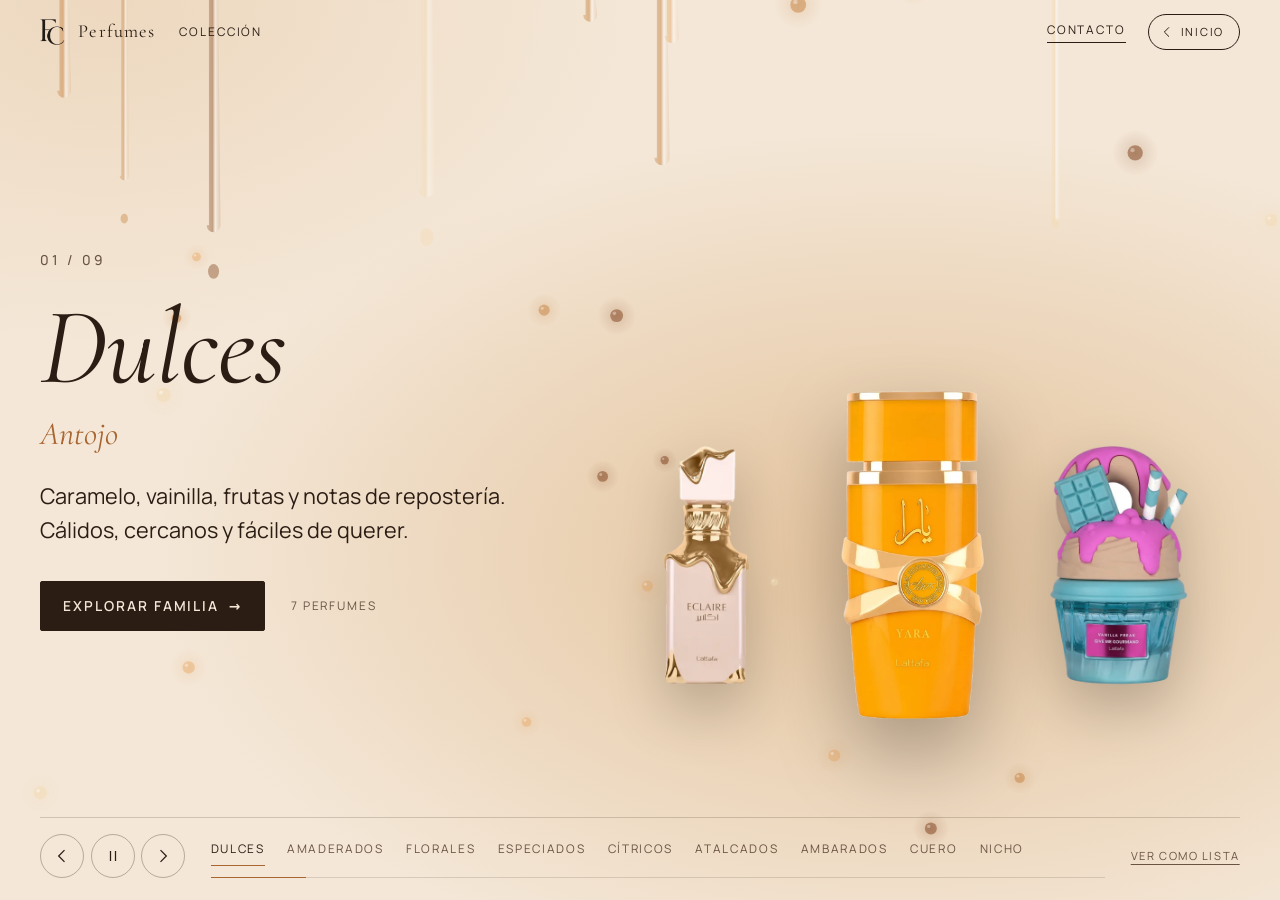
==== catalogo.html @ cc125855 "Primera demo del sitio de Perfumes FC - Inicio: hero con logo, "cómo funciona", carrusel de familias" ====
<!doctype html>
<html lang="es-MX">
<head>
  <meta charset="utf-8">
  <meta name="viewport" content="width=device-width, initial-scale=1">
  <title>Colección — Perfumes FC</title>
  <meta name="description" content="Recorre la colección de Perfumes FC por familias olfativas: dulces, amaderados, florales, especiados, cítricos, atalcados, ambarados, cuero y nicho. Notas de cada perfume y contacto directo por WhatsApp.">
  <meta name="theme-color" content="#f4eee4">
  <meta property="og:type" content="website">
  <meta property="og:locale" content="es_MX">
  <meta property="og:site_name" content="Perfumes FC">
  <meta property="og:title" content="Colección — Perfumes FC">
  <meta property="og:description" content="Una galería olfativa: explora perfumes por familias y descubre sus notas.">
  <meta property="og:image" content="assets/img/brand/og-image.jpg">
  <meta name="twitter:card" content="summary_large_image">
  <link rel="icon" type="image/png" sizes="32x32" href="assets/img/brand/favicon-32.png">
  <link rel="apple-touch-icon" href="assets/img/brand/apple-touch-icon.png">
  <link rel="preload" href="assets/fonts/cormorant-garamond.woff2" as="font" type="font/woff2" crossorigin>
  <link rel="preload" href="assets/fonts/manrope.woff2" as="font" type="font/woff2" crossorigin>
  <link rel="preload" href="data/families.json" as="fetch" crossorigin>
  <link rel="preload" href="data/perfumes.json" as="fetch" crossorigin>
  <link rel="stylesheet" href="assets/css/base.css">
  <link rel="stylesheet" href="assets/css/catalog.css">
  <script>document.documentElement.classList.add("js")</script>
</head>
<body class="cat">
  <a class="skip-link" href="#app">Saltar a la colección</a>

  <header class="cat-bar">
    <a class="brand" href="index.html" aria-label="Perfumes FC, volver al inicio">
      <img class="brand__ink" src="assets/img/brand/monogram-ink.webp" width="30" height="31" alt="">
      <img class="brand__cream" src="assets/img/brand/monogram-cream.webp" width="30" height="31" alt="">
      <span>Perfumes</span>
    </a>
    <nav class="crumbs" aria-label="Ubicación"><ol></ol></nav>
    <nav class="bar-nav" aria-label="Principal">
      <a class="bar-link" href="index.html#contacto">Contacto</a>
      <a class="bar-home" href="index.html"><svg viewBox="0 0 24 24" aria-hidden="true"><path d="M15 5l-7 7 7 7" fill="none" stroke="currentColor" stroke-width="1.5"/></svg>Inicio</a>
    </nav>
  </header>

  <main id="app" class="stage" data-view="loading" tabindex="-1">
    <div class="stage__bg" aria-hidden="true"><div class="bg-layer"></div><div class="bg-layer"></div></div>
    <canvas class="stage__fx" aria-hidden="true"></canvas>

    <!-- Galería de familias -->
    <section id="view-gallery" class="view view--gallery" aria-roledescription="carrusel" aria-label="Familias olfativas" hidden>
      <div class="g-slide">
        <p class="g-count eyebrow"><span class="g-i">01</span> / <span class="g-n">09</span></p>
        <h1 class="g-name display" tabindex="-1"></h1>
        <p class="g-concept"></p>
        <p class="g-desc"></p>
        <div class="g-actions">
          <a class="btn g-cta" href="#/">Explorar familia <span class="arrow" aria-hidden="true">→</span></a>
          <span class="g-num"></span>
        </div>
      </div>
      <div class="g-bottles" aria-hidden="true"></div>
      <div class="g-nav" role="group" aria-label="Navegación entre familias">
        <div class="g-controls">
          <button class="g-btn g-prev" type="button" aria-label="Familia anterior"><svg viewBox="0 0 24 24" aria-hidden="true"><path d="M15 5l-7 7 7 7" fill="none" stroke="currentColor" stroke-width="1.5"/></svg></button>
          <button class="g-btn g-play" type="button" aria-label="Pausar el recorrido automático"><svg class="i-pause" viewBox="0 0 24 24" aria-hidden="true"><path d="M9 6v12M15 6v12" stroke="currentColor" stroke-width="1.5"/></svg><svg class="i-play" viewBox="0 0 24 24" aria-hidden="true"><path d="M8 5.5v13l10-6.5z" fill="none" stroke="currentColor" stroke-width="1.5" stroke-linejoin="round"/></svg></button>
          <button class="g-btn g-next" type="button" aria-label="Familia siguiente"><svg viewBox="0 0 24 24" aria-hidden="true"><path d="M9 5l7 7-7 7" fill="none" stroke="currentColor" stroke-width="1.5"/></svg></button>
        </div>
        <div class="g-tabs-wrap">
          <ol class="g-tabs"></ol>
          <div class="g-progress" aria-hidden="true"><span></span></div>
        </div>
        <a class="g-list" href="#/lista">Ver como lista</a>
      </div>
      <p class="visually-hidden g-live" aria-live="polite"></p>
    </section>

    <!-- Familia abierta -->
    <section id="view-family" class="view view--family" hidden></section>

    <!-- Ficha de perfume -->
    <section id="view-perfume" class="view view--perfume" hidden></section>

    <!-- Lista accesible -->
    <section id="view-list" class="view view--list" hidden></section>

    <p class="stage__status" role="status"></p>
  </main>

  <noscript>
    <style>.cat-bar .crumbs, .stage { display: none !important; } body.cat { overflow: auto; }</style>
    <!-- prerender:noscript -->
    <div class="ns">
      <h1 class="display">Colección</h1>
      <p class="muted">Pregúntanos por cualquier perfume: el enlace abre WhatsApp con el nombre ya escrito.</p>
      <section><h2>Dulces</h2><ul>
        <li><strong>Yara Tous</strong> — Lattafa. Mango · Coco · Vainilla. <a href="https://wa.me/?text=Hola%2C%20quer%C3%ADa%20informaci%C3%B3n%20sobre%20el%20perfume%20Yara%20Tous%20de%20Lattafa." rel="noopener">Preguntar por WhatsApp</a></li>
        <li><strong>Eclaire</strong> — Lattafa. Caramelo · Leche · Miel. <a href="https://wa.me/?text=Hola%2C%20quer%C3%ADa%20informaci%C3%B3n%20sobre%20el%20perfume%20Eclaire%20de%20Lattafa." rel="noopener">Preguntar por WhatsApp</a></li>
        <li><strong>Vanilla Freak</strong> — Lattafa. Acorde de cupcake · Almendra · Vainilla. <a href="https://wa.me/?text=Hola%2C%20quer%C3%ADa%20informaci%C3%B3n%20sobre%20el%20perfume%20Vanilla%20Freak%20de%20Lattafa." rel="noopener">Preguntar por WhatsApp</a></li>
        <li><strong>Berry On Top</strong> — Lattafa. Fresa · Crema chantilly · Vainilla. <a href="https://wa.me/?text=Hola%2C%20quer%C3%ADa%20informaci%C3%B3n%20sobre%20el%20perfume%20Berry%20On%20Top%20de%20Lattafa." rel="noopener">Preguntar por WhatsApp</a></li>
        <li><strong>Khamrah</strong> — Lattafa. Canela · Dátil · Vainilla. <a href="https://wa.me/?text=Hola%2C%20quer%C3%ADa%20informaci%C3%B3n%20sobre%20el%20perfume%20Khamrah%20de%20Lattafa." rel="noopener">Preguntar por WhatsApp</a></li>
        <li><strong>Yara Elixir</strong> — Lattafa. Fresa (s&#x27;mores) · Jazmín · Caramelo. <a href="https://wa.me/?text=Hola%2C%20quer%C3%ADa%20informaci%C3%B3n%20sobre%20el%20perfume%20Yara%20Elixir%20de%20Lattafa." rel="noopener">Preguntar por WhatsApp</a></li>
        <li><strong>Petra</strong> — Lattafa. Ron · Coco · Nardo (tuberosa). <a href="https://wa.me/?text=Hola%2C%20quer%C3%ADa%20informaci%C3%B3n%20sobre%20el%20perfume%20Petra%20de%20Lattafa." rel="noopener">Preguntar por WhatsApp</a></li>
      </ul></section>
      <section><h2>Amaderados</h2><ul>
        <li><strong>Ameer Al Arab</strong> — Asdaaf (Lattafa). Albahaca · Cardamomo · Sándalo. <a href="https://wa.me/?text=Hola%2C%20quer%C3%ADa%20informaci%C3%B3n%20sobre%20el%20perfume%20Ameer%20Al%20Arab%20de%20Asdaaf." rel="noopener">Preguntar por WhatsApp</a></li>
        <li><strong>Hayaati</strong> — Lattafa. Manzana · Canela · Notas amaderadas. <a href="https://wa.me/?text=Hola%2C%20quer%C3%ADa%20informaci%C3%B3n%20sobre%20el%20perfume%20Hayaati%20de%20Lattafa." rel="noopener">Preguntar por WhatsApp</a></li>
        <li><strong>Amber Oud Bleu Edition</strong> — Al Haramain. Toronja · Menta · Sándalo. <a href="https://wa.me/?text=Hola%2C%20quer%C3%ADa%20informaci%C3%B3n%20sobre%20el%20perfume%20Amber%20Oud%20Bleu%20Edition%20de%20Al%20Haramain." rel="noopener">Preguntar por WhatsApp</a></li>
        <li><strong>Fusion Accord</strong> — Hamidi. Piña · Abedul · Musgo de roble. <a href="https://wa.me/?text=Hola%2C%20quer%C3%ADa%20informaci%C3%B3n%20sobre%20el%20perfume%20Fusion%20Accord%20de%20Hamidi." rel="noopener">Preguntar por WhatsApp</a></li>
        <li><strong>Nitro Green</strong> — Dumont. Lavandín · Hojas de cedro · Acorde terroso. <a href="https://wa.me/?text=Hola%2C%20quer%C3%ADa%20informaci%C3%B3n%20sobre%20el%20perfume%20Nitro%20Green%20de%20Dumont." rel="noopener">Preguntar por WhatsApp</a></li>
        <li><strong>Ishq Al Shuyukh Silver</strong> — Lattafa Pride. Limón · Piña · Cedro. <a href="https://wa.me/?text=Hola%2C%20quer%C3%ADa%20informaci%C3%B3n%20sobre%20el%20perfume%20Ishq%20Al%20Shuyukh%20Silver%20de%20Lattafa%20Pride." rel="noopener">Preguntar por WhatsApp</a></li>
        <li><strong>Shaheen Silver</strong> — Lattafa Pride. Grosella negra (cassis) · Pachulí · Musgo de roble. <a href="https://wa.me/?text=Hola%2C%20quer%C3%ADa%20informaci%C3%B3n%20sobre%20el%20perfume%20Shaheen%20Silver%20de%20Lattafa%20Pride." rel="noopener">Preguntar por WhatsApp</a></li>
        <li><strong>Connoisseur Man</strong> — Armaf. Manzana verde · Lavanda · Olíbano (incienso). <a href="https://wa.me/?text=Hola%2C%20quer%C3%ADa%20informaci%C3%B3n%20sobre%20el%20perfume%20Connoisseur%20Man%20de%20Armaf." rel="noopener">Preguntar por WhatsApp</a></li>
      </ul></section>
      <section><h2>Florales</h2><ul>
        <li><strong>Yara</strong> — Lattafa. Orquídea · Heliotropo · Vainilla. <a href="https://wa.me/?text=Hola%2C%20quer%C3%ADa%20informaci%C3%B3n%20sobre%20el%20perfume%20Yara%20de%20Lattafa." rel="noopener">Preguntar por WhatsApp</a></li>
        <li><strong>Yara Elixir</strong> — Lattafa. Fresa (s&#x27;mores) · Jazmín · Caramelo. <a href="https://wa.me/?text=Hola%2C%20quer%C3%ADa%20informaci%C3%B3n%20sobre%20el%20perfume%20Yara%20Elixir%20de%20Lattafa." rel="noopener">Preguntar por WhatsApp</a></li>
        <li><strong>Fakhar Rose</strong> — Lattafa. Granada · Nardo (tuberosa) · Rosa. <a href="https://wa.me/?text=Hola%2C%20quer%C3%ADa%20informaci%C3%B3n%20sobre%20el%20perfume%20Fakhar%20Rose%20de%20Lattafa." rel="noopener">Preguntar por WhatsApp</a></li>
        <li><strong>Queen of Arabia</strong> — Lattafa Pride. Vainilla · Ámbar. <a href="https://wa.me/?text=Hola%2C%20quer%C3%ADa%20informaci%C3%B3n%20sobre%20el%20perfume%20Queen%20of%20Arabia%20de%20Lattafa%20Pride." rel="noopener">Preguntar por WhatsApp</a></li>
        <li><strong>Fusion Concord</strong> — Hamidi. Durazno · Nardo (tuberosa) · Praliné. <a href="https://wa.me/?text=Hola%2C%20quer%C3%ADa%20informaci%C3%B3n%20sobre%20el%20perfume%20Fusion%20Concord%20de%20Hamidi." rel="noopener">Preguntar por WhatsApp</a></li>
        <li><strong>Ameerat Al Arab Blue</strong> — Asdaaf (Lattafa). Información por confirmar. <a href="https://wa.me/?text=Hola%2C%20quer%C3%ADa%20informaci%C3%B3n%20sobre%20el%20perfume%20Ameerat%20Al%20Arab%20Blue%20de%20Asdaaf." rel="noopener">Preguntar por WhatsApp</a></li>
        <li><strong>Infinity Gold</strong> — Armaf. Pera · Ylang-ylang · Vainilla. <a href="https://wa.me/?text=Hola%2C%20quer%C3%ADa%20informaci%C3%B3n%20sobre%20el%20perfume%20Infinity%20Gold%20de%20Armaf." rel="noopener">Preguntar por WhatsApp</a></li>
        <li><strong>The Kingdom Women</strong> — Lattafa. Pera · Peonía · Praliné. <a href="https://wa.me/?text=Hola%2C%20quer%C3%ADa%20informaci%C3%B3n%20sobre%20el%20perfume%20The%20Kingdom%20Women%20de%20Lattafa." rel="noopener">Preguntar por WhatsApp</a></li>
        <li><strong>Atheeri</strong> — Lattafa. Pasiflora · Orquídea · Vainilla. <a href="https://wa.me/?text=Hola%2C%20quer%C3%ADa%20informaci%C3%B3n%20sobre%20el%20perfume%20Atheeri%20de%20Lattafa." rel="noopener">Preguntar por WhatsApp</a></li>
      </ul></section>
      <section><h2>Especiados</h2><ul>
        <li><strong>Khamrah</strong> — Lattafa. Canela · Dátil · Vainilla. <a href="https://wa.me/?text=Hola%2C%20quer%C3%ADa%20informaci%C3%B3n%20sobre%20el%20perfume%20Khamrah%20de%20Lattafa." rel="noopener">Preguntar por WhatsApp</a></li>
        <li><strong>Khamrah Qahwa</strong> — Lattafa. Cardamomo · Café · Praliné. <a href="https://wa.me/?text=Hola%2C%20quer%C3%ADa%20informaci%C3%B3n%20sobre%20el%20perfume%20Khamrah%20Qahwa%20de%20Lattafa." rel="noopener">Preguntar por WhatsApp</a></li>
        <li><strong>Asad Bourbon</strong> — Lattafa. Pimienta rosa · Cacao · Vainilla bourbon. <a href="https://wa.me/?text=Hola%2C%20quer%C3%ADa%20informaci%C3%B3n%20sobre%20el%20perfume%20Asad%20Bourbon%20de%20Lattafa." rel="noopener">Preguntar por WhatsApp</a></li>
        <li><strong>Checkmate Knight</strong> — Armaf. Información por confirmar. <a href="https://wa.me/?text=Hola%2C%20quer%C3%ADa%20informaci%C3%B3n%20sobre%20el%20perfume%20Checkmate%20Knight%20de%20Armaf." rel="noopener">Preguntar por WhatsApp</a></li>
        <li><strong>9 PM Rebel</strong> — Afnan. Piña · Manzana Granny Smith · Caramelo. <a href="https://wa.me/?text=Hola%2C%20quer%C3%ADa%20informaci%C3%B3n%20sobre%20el%20perfume%209%20PM%20Rebel%20de%20Afnan." rel="noopener">Preguntar por WhatsApp</a></li>
        <li><strong>Oud Saffron</strong> — Orientica. Azafrán · Oud · Vainilla. <a href="https://wa.me/?text=Hola%2C%20quer%C3%ADa%20informaci%C3%B3n%20sobre%20el%20perfume%20Oud%20Saffron%20de%20Orientica." rel="noopener">Preguntar por WhatsApp</a></li>
      </ul></section>
      <section><h2>Cítricos</h2><ul>
        <li><strong>Hawas Ice</strong> — Rasasi. Manzana · Limón · Anís estrellado. <a href="https://wa.me/?text=Hola%2C%20quer%C3%ADa%20informaci%C3%B3n%20sobre%20el%20perfume%20Hawas%20Ice%20de%20Rasasi." rel="noopener">Preguntar por WhatsApp</a></li>
        <li><strong>Hawas Malibu</strong> — Rasasi. Piña · Toronja · Iris. <a href="https://wa.me/?text=Hola%2C%20quer%C3%ADa%20informaci%C3%B3n%20sobre%20el%20perfume%20Hawas%20Malibu%20de%20Rasasi." rel="noopener">Preguntar por WhatsApp</a></li>
        <li><strong>Odyssey Mandarin Sky</strong> — Armaf. Mandarina · Caramelo · Haba tonka. <a href="https://wa.me/?text=Hola%2C%20quer%C3%ADa%20informaci%C3%B3n%20sobre%20el%20perfume%20Odyssey%20Mandarin%20Sky%20de%20Armaf." rel="noopener">Preguntar por WhatsApp</a></li>
        <li><strong>Odyssey Limoni</strong> — Armaf. Limón · Jengibre · Notas marinas. <a href="https://wa.me/?text=Hola%2C%20quer%C3%ADa%20informaci%C3%B3n%20sobre%20el%20perfume%20Odyssey%20Limoni%20de%20Armaf." rel="noopener">Preguntar por WhatsApp</a></li>
        <li><strong>Art of Universe</strong> — Lattafa Pride. Mandarina · Menta · Pera. <a href="https://wa.me/?text=Hola%2C%20quer%C3%ADa%20informaci%C3%B3n%20sobre%20el%20perfume%20Art%20of%20Universe%20de%20Lattafa%20Pride." rel="noopener">Preguntar por WhatsApp</a></li>
      </ul></section>
      <section><h2>Atalcados</h2><ul>
        <li><strong>Musk Mood</strong> — Lattafa. Almizcle blanco · Notas florales · Sándalo. <a href="https://wa.me/?text=Hola%2C%20quer%C3%ADa%20informaci%C3%B3n%20sobre%20el%20perfume%20Musk%20Mood%20de%20Lattafa." rel="noopener">Preguntar por WhatsApp</a></li>
        <li><strong>Musk So Poudrée</strong> — Lattafa. Notas empolvadas · Almizcle. <a href="https://wa.me/?text=Hola%2C%20quer%C3%ADa%20informaci%C3%B3n%20sobre%20el%20perfume%20Musk%20So%20Poudr%C3%A9e%20de%20Lattafa." rel="noopener">Preguntar por WhatsApp</a></li>
        <li><strong>Peace &amp; Love</strong> — Lattafa Pride. Almendra · Rosa · Heliotropo. <a href="https://wa.me/?text=Hola%2C%20quer%C3%ADa%20informaci%C3%B3n%20sobre%20el%20perfume%20Peace%20%26%20Love%20de%20Lattafa%20Pride." rel="noopener">Preguntar por WhatsApp</a></li>
        <li><strong>Ameerat Al Arab Privé Rose</strong> — Asdaaf (Lattafa). Fresa · Rosa · Almizcle blanco. <a href="https://wa.me/?text=Hola%2C%20quer%C3%ADa%20informaci%C3%B3n%20sobre%20el%20perfume%20Ameerat%20Al%20Arab%20Priv%C3%A9%20Rose%20de%20Asdaaf." rel="noopener">Preguntar por WhatsApp</a></li>
        <li><strong>Yara</strong> — Lattafa. Orquídea · Heliotropo · Vainilla. <a href="https://wa.me/?text=Hola%2C%20quer%C3%ADa%20informaci%C3%B3n%20sobre%20el%20perfume%20Yara%20de%20Lattafa." rel="noopener">Preguntar por WhatsApp</a></li>
      </ul></section>
      <section><h2>Ambarados / Orientales</h2><ul>
        <li><strong>King</strong> — Bharara. Naranja · Tutti frutti · Ámbar. <a href="https://wa.me/?text=Hola%2C%20quer%C3%ADa%20informaci%C3%B3n%20sobre%20el%20perfume%20King%20de%20Bharara." rel="noopener">Preguntar por WhatsApp</a></li>
        <li><strong>Royal Amber</strong> — Orientica. Melón · Piña · Ámbar. <a href="https://wa.me/?text=Hola%2C%20quer%C3%ADa%20informaci%C3%B3n%20sobre%20el%20perfume%20Royal%20Amber%20de%20Orientica." rel="noopener">Preguntar por WhatsApp</a></li>
        <li><strong>Khamrah Qahwa</strong> — Lattafa. Cardamomo · Café · Praliné. <a href="https://wa.me/?text=Hola%2C%20quer%C3%ADa%20informaci%C3%B3n%20sobre%20el%20perfume%20Khamrah%20Qahwa%20de%20Lattafa." rel="noopener">Preguntar por WhatsApp</a></li>
        <li><strong>Asad Bourbon</strong> — Lattafa. Pimienta rosa · Cacao · Vainilla bourbon. <a href="https://wa.me/?text=Hola%2C%20quer%C3%ADa%20informaci%C3%B3n%20sobre%20el%20perfume%20Asad%20Bourbon%20de%20Lattafa." rel="noopener">Preguntar por WhatsApp</a></li>
        <li><strong>Orchestra Tempo Tune</strong> — Armaf. Ralladura de naranja · Miel · Ámbar. <a href="https://wa.me/?text=Hola%2C%20quer%C3%ADa%20informaci%C3%B3n%20sobre%20el%20perfume%20Orchestra%20Tempo%20Tune%20de%20Armaf." rel="noopener">Preguntar por WhatsApp</a></li>
        <li><strong>Mosaic Topaz Malaky</strong> — Armaf. Azafrán · Rosa · Oud. <a href="https://wa.me/?text=Hola%2C%20quer%C3%ADa%20informaci%C3%B3n%20sobre%20el%20perfume%20Mosaic%20Topaz%20Malaky%20de%20Armaf." rel="noopener">Preguntar por WhatsApp</a></li>
        <li><strong>Oud Saffron</strong> — Orientica. Azafrán · Oud · Vainilla. <a href="https://wa.me/?text=Hola%2C%20quer%C3%ADa%20informaci%C3%B3n%20sobre%20el%20perfume%20Oud%20Saffron%20de%20Orientica." rel="noopener">Preguntar por WhatsApp</a></li>
      </ul></section>
      <section><h2>Cuero</h2><ul>
        <li><strong>Ishq Al Shuyukh Gold</strong> — Lattafa Pride. Azafrán · Cuero · Caramelo. <a href="https://wa.me/?text=Hola%2C%20quer%C3%ADa%20informaci%C3%B3n%20sobre%20el%20perfume%20Ishq%20Al%20Shuyukh%20Gold%20de%20Lattafa%20Pride." rel="noopener">Preguntar por WhatsApp</a></li>
        <li><strong>Éter Arabian Sky</strong> — Armaf. Piña · Caramelo · Cuero. <a href="https://wa.me/?text=Hola%2C%20quer%C3%ADa%20informaci%C3%B3n%20sobre%20el%20perfume%20%C3%89ter%20Arabian%20Sky%20de%20Armaf." rel="noopener">Preguntar por WhatsApp</a></li>
      </ul></section>
      <section><h2>Nicho</h2><ul>
        <li><strong>Art of Universe</strong> — Lattafa Pride. Mandarina · Menta · Pera. <a href="https://wa.me/?text=Hola%2C%20quer%C3%ADa%20informaci%C3%B3n%20sobre%20el%20perfume%20Art%20of%20Universe%20de%20Lattafa%20Pride." rel="noopener">Preguntar por WhatsApp</a></li>
        <li><strong>Infinity Gold</strong> — Armaf. Pera · Ylang-ylang · Vainilla. <a href="https://wa.me/?text=Hola%2C%20quer%C3%ADa%20informaci%C3%B3n%20sobre%20el%20perfume%20Infinity%20Gold%20de%20Armaf." rel="noopener">Preguntar por WhatsApp</a></li>
        <li><strong>Connoisseur Man</strong> — Armaf. Manzana verde · Lavanda · Olíbano (incienso). <a href="https://wa.me/?text=Hola%2C%20quer%C3%ADa%20informaci%C3%B3n%20sobre%20el%20perfume%20Connoisseur%20Man%20de%20Armaf." rel="noopener">Preguntar por WhatsApp</a></li>
        <li><strong>Orchestra Tempo Tune</strong> — Armaf. Ralladura de naranja · Miel · Ámbar. <a href="https://wa.me/?text=Hola%2C%20quer%C3%ADa%20informaci%C3%B3n%20sobre%20el%20perfume%20Orchestra%20Tempo%20Tune%20de%20Armaf." rel="noopener">Preguntar por WhatsApp</a></li>
        <li><strong>Mosaic Topaz Malaky</strong> — Armaf. Azafrán · Rosa · Oud. <a href="https://wa.me/?text=Hola%2C%20quer%C3%ADa%20informaci%C3%B3n%20sobre%20el%20perfume%20Mosaic%20Topaz%20Malaky%20de%20Armaf." rel="noopener">Preguntar por WhatsApp</a></li>
        <li><strong>The Kingdom Women</strong> — Lattafa. Pera · Peonía · Praliné. <a href="https://wa.me/?text=Hola%2C%20quer%C3%ADa%20informaci%C3%B3n%20sobre%20el%20perfume%20The%20Kingdom%20Women%20de%20Lattafa." rel="noopener">Preguntar por WhatsApp</a></li>
        <li><strong>Petra</strong> — Lattafa. Ron · Coco · Nardo (tuberosa). <a href="https://wa.me/?text=Hola%2C%20quer%C3%ADa%20informaci%C3%B3n%20sobre%20el%20perfume%20Petra%20de%20Lattafa." rel="noopener">Preguntar por WhatsApp</a></li>
        <li><strong>Éter Arabian Sky</strong> — Armaf. Piña · Caramelo · Cuero. <a href="https://wa.me/?text=Hola%2C%20quer%C3%ADa%20informaci%C3%B3n%20sobre%20el%20perfume%20%C3%89ter%20Arabian%20Sky%20de%20Armaf." rel="noopener">Preguntar por WhatsApp</a></li>
        <li><strong>Atheeri</strong> — Lattafa. Pasiflora · Orquídea · Vainilla. <a href="https://wa.me/?text=Hola%2C%20quer%C3%ADa%20informaci%C3%B3n%20sobre%20el%20perfume%20Atheeri%20de%20Lattafa." rel="noopener">Preguntar por WhatsApp</a></li>
      </ul></section>
    </div>
    <!-- /prerender:noscript -->
  </noscript>

  <script type="module" src="assets/js/catalog.js"></script>
</body>
</html>
---- assets/css/base.css ----
/* ==========================================================================
   Perfumes FC — base: tokens, tipografía, reset y componentes compartidos
   ========================================================================== */

@font-face {
  font-family: "Cormorant Garamond";
  src: url("../fonts/cormorant-garamond.woff2") format("woff2");
  font-weight: 300 700; font-style: normal; font-display: swap;
}
@font-face {
  font-family: "Cormorant Garamond";
  src: url("../fonts/cormorant-garamond-italic.woff2") format("woff2");
  font-weight: 300 700; font-style: italic; font-display: swap;
}
@font-face {
  font-family: "Manrope";
  src: url("../fonts/manrope.woff2") format("woff2");
  font-weight: 300 700; font-style: normal; font-display: swap;
}

:root {
  /* Marca */
  --ink: #1d1814;
  --ink-soft: #3a312a;
  --muted: #6b6158;        /* 5.4:1 sobre --cream */
  --cream: #f4eee4;
  --paper: #faf7f1;
  --sand: #e6dccc;
  --line: rgba(29, 24, 20, .14);
  --gold: #a9834a;          /* acento: filetes, detalles. No para texto pequeño sobre claro */
  --gold-light: #d4b06a;    /* acento sobre oscuro */

  --serif: "Cormorant Garamond", "Iowan Old Style", "Palatino Linotype", Georgia, serif;
  --sans: "Manrope", "Segoe UI", system-ui, -apple-system, sans-serif;

  --step--1: clamp(.8rem, .78rem + .1vw, .86rem);
  --step-0: clamp(.95rem, .92rem + .15vw, 1.04rem);
  --step-1: clamp(1.15rem, 1.08rem + .35vw, 1.35rem);
  --step-2: clamp(1.5rem, 1.3rem + .9vw, 2.1rem);
  --step-3: clamp(2rem, 1.6rem + 2vw, 3.3rem);
  --step-4: clamp(2.6rem, 1.8rem + 4vw, 5.6rem);
  --step-5: clamp(3.2rem, 2rem + 6.4vw, 8.4rem);

  --gutter: clamp(1.1rem, .6rem + 2.4vw, 3rem);
  --maxw: 1320px;
  --radius: 2px;
  --ease: cubic-bezier(.22, .61, .36, 1);
  --ease-soft: cubic-bezier(.4, 0, .2, 1);
  --header-h: 72px;
}

*, *::before, *::after { box-sizing: border-box; }
html { -webkit-text-size-adjust: 100%; text-size-adjust: 100%; }
body {
  margin: 0;
  background: var(--cream);
  color: var(--ink);
  font-family: var(--sans);
  font-size: var(--step-0);
  line-height: 1.6;
  font-weight: 400;
  -webkit-font-smoothing: antialiased;
  text-rendering: optimizeLegibility;
}
img { display: block; max-width: 100%; height: auto; }
a { color: inherit; }
button { font: inherit; color: inherit; }
h1, h2, h3, h4 { margin: 0; font-weight: 400; }
p { margin: 0; }
ul, ol { margin: 0; padding: 0; }

.serif { font-family: var(--serif); }
.display {
  font-family: var(--serif);
  font-weight: 400;
  line-height: .98;
  letter-spacing: -.01em;
}
.eyebrow {
  font-family: var(--sans);
  font-size: var(--step--1);
  letter-spacing: .22em;
  text-transform: uppercase;
  font-weight: 500;
}
.muted { color: var(--muted); }

.visually-hidden {
  position: absolute !important; width: 1px; height: 1px; padding: 0; margin: -1px;
  overflow: hidden; clip: rect(0 0 0 0); white-space: nowrap; border: 0;
}
.skip-link {
  position: absolute; left: 1rem; top: -4rem; z-index: 100;
  background: var(--ink); color: var(--paper); padding: .7rem 1rem; text-decoration: none;
}
.skip-link:focus { top: 1rem; }

:focus-visible {
  outline: 2px solid currentColor;
  outline-offset: 3px;
}
/* Encabezados que reciben el foco por código al cambiar de vista: sin recuadro */
[tabindex="-1"]:focus { outline: none; }

.wrap { width: min(100% - 2 * var(--gutter), var(--maxw)); margin-inline: auto; }

/* ---------- Botones y enlaces ---------- */
.btn {
  display: inline-flex; align-items: center; gap: .7em;
  padding: .95em 1.6em;
  border: 1px solid var(--ink);
  background: var(--ink); color: var(--paper);
  font-family: var(--sans); font-size: var(--step--1); font-weight: 600;
  letter-spacing: .14em; text-transform: uppercase;
  text-decoration: none; cursor: pointer;
  border-radius: var(--radius);
  transition: background .35s var(--ease), color .35s var(--ease), border-color .35s var(--ease);
}
.btn:hover { background: transparent; color: var(--ink); }
.btn--ghost { background: transparent; color: var(--ink); }
.btn--ghost:hover { background: var(--ink); color: var(--paper); }
.btn--light { background: var(--paper); color: var(--ink); border-color: var(--paper); }
.btn--light:hover { background: transparent; color: var(--paper); }
.btn .arrow { transition: transform .35s var(--ease); }
.btn:hover .arrow { transform: translateX(4px); }

.link {
  display: inline-flex; align-items: center; gap: .5em;
  text-decoration: none;
  background: linear-gradient(currentColor, currentColor) 0 100% / 100% 1px no-repeat;
  padding-bottom: .15em;
  transition: background-size .4s var(--ease);
}
.link:hover { background-size: 30% 1px; }

.wa-icon { width: 1.05em; height: 1.05em; flex: none; }

/* ---------- Cabecera ---------- */
.site-header {
  position: fixed; inset: 0 0 auto 0; z-index: 50;
  height: var(--header-h);
  display: flex; align-items: center;
  transition: background .5s var(--ease), box-shadow .5s var(--ease), color .5s var(--ease);
}
.site-header.is-solid {
  background: rgba(244, 238, 228, .92);
  -webkit-backdrop-filter: saturate(1.2) blur(10px);
  backdrop-filter: saturate(1.2) blur(10px);
  box-shadow: 0 1px 0 var(--line);
}
.site-header .wrap { display: flex; align-items: center; justify-content: space-between; gap: 1rem; }
.brand {
  display: inline-flex; align-items: center; gap: .75rem;
  text-decoration: none;
}
.brand img { width: 30px; height: auto; }
.brand span {
  font-family: var(--serif); font-size: 1.3rem; letter-spacing: .06em;
}
.nav { display: flex; align-items: center; gap: clamp(1rem, 2.5vw, 2.4rem); list-style: none; }
.nav a { text-decoration: none; font-size: var(--step--1); letter-spacing: .16em; text-transform: uppercase; font-weight: 500; }
.nav a:hover { text-decoration: underline; text-underline-offset: .4em; }

/* ---------- Pie ---------- */
.site-footer {
  background: #110e0b; color: #e9e0d2;
  padding-block: clamp(3.5rem, 8vw, 6rem) 2rem;
}
.site-footer .wrap { display: grid; gap: 2.5rem; }
.footer-top { display: grid; grid-template-columns: auto 1fr auto; gap: 2rem; align-items: center; }
.footer-top img { width: clamp(92px, 12vw, 128px); }
.footer-brand p { font-family: var(--serif); font-size: var(--step-2); line-height: 1.1; }
.footer-brand small { display: block; margin-top: .6rem; color: #b9ad9c; font-size: var(--step--1); letter-spacing: .08em; }
.footer-bottom {
  display: flex; flex-wrap: wrap; justify-content: space-between; gap: 1rem;
  padding-top: 1.5rem; border-top: 1px solid rgba(233, 224, 210, .16);
  font-size: .78rem; color: #a99d8c;
}
@media (max-width: 720px) {
  .footer-top { grid-template-columns: 1fr; justify-items: start; }
}

/* ---------- Controles de carrusel (galería del catálogo y Familias en inicio) ---------- */
.bg-layer { position: absolute; inset: 0; opacity: 0; transition: opacity 1.4s var(--ease-soft); }
.bg-layer.is-on { opacity: 1; }
.g-controls { display: flex; gap: .4rem; }
.g-btn {
  width: 44px; height: 44px; display: grid; place-items: center;
  border: 1px solid color-mix(in srgb, var(--ink) 30%, transparent); border-radius: 50%;
  background: transparent; cursor: pointer;
  transition: background .3s, color .3s, border-color .3s;
}
.g-btn:hover { background: var(--ink); color: var(--bg); border-color: var(--ink); }
.g-btn svg { width: 20px; height: 20px; }
.g-play .i-play { display: none; }
.g-play[data-state="paused"] .i-play { display: block; }
.g-play[data-state="paused"] .i-pause { display: none; }
.g-tabs-wrap { flex: 1; min-width: 0; position: relative; }
.g-tabs { list-style: none; display: flex; gap: .2rem 1.4rem; overflow-x: auto; scrollbar-width: none; padding-bottom: .7rem; }
.g-tabs::-webkit-scrollbar { display: none; }
.g-tab {
  background: none; border: 0; padding: .4rem 0; cursor: pointer; white-space: nowrap;
  font-size: .74rem; letter-spacing: .14em; text-transform: uppercase; color: var(--muted);
  border-bottom: 1px solid transparent; transition: color .3s, border-color .3s;
}
.g-tab:hover { color: var(--ink); }
a.g-tab { display: inline-block; text-decoration: none; }
.g-tab[aria-current="true"] { color: var(--ink); border-bottom-color: var(--accent); }
.g-progress { position: absolute; left: 0; right: 0; bottom: 0; height: 1px; background: color-mix(in srgb, var(--ink) 14%, transparent); }
.g-progress span { position: absolute; inset: 0; background: var(--accent); transform-origin: 0 50%; transform: scaleX(0); }

/* ---------- Escenario de ingredientes (frasco + notas, sin fondo) ---------- */
.ing-stage { position: relative; width: 100%; height: 100%; }
.ing-bottle, .ing-video {
  position: absolute; z-index: 2; left: 50%; bottom: 9%; translate: -50% 0;
  height: 74%; width: auto; max-width: 70%; object-fit: contain;
  filter: drop-shadow(0 30px 34px rgba(0, 0, 0, .28));
}
.ing-video { height: 100%; width: 100%; max-width: none; bottom: 0; object-fit: cover; filter: none; border-radius: var(--radius); }
.ing {
  position: absolute; left: var(--x); top: var(--y); width: var(--s); height: auto;
  translate: -50% -50%; rotate: var(--r);
  opacity: 0; scale: .7;
  transition: opacity .9s var(--ease), scale 1.1s var(--ease);
  filter: drop-shadow(0 14px 16px rgba(0, 0, 0, .2));
  animation: ingFloat var(--d) ease-in-out infinite alternate;
  pointer-events: none;
}
.ing-stage[data-phase="top"] .ing[data-phase="top"],
.ing-stage[data-phase="heart"] .ing[data-phase="heart"],
.ing-stage[data-phase="base"] .ing[data-phase="base"],
.ing-stage.is-static .ing { opacity: 1; scale: 1; transition-delay: var(--delay); }
@keyframes ingFloat { from { transform: translateY(-7px) rotate(-3deg); } to { transform: translateY(9px) rotate(3deg); } }
.ing-caption { position: absolute; z-index: 4; left: 0; right: 0; bottom: 0; text-align: center; font-size: .86rem; line-height: 1.4; }
.ing-caption.in { animation: capIn .8s var(--ease) both; }
.ing-phase { display: block; font-size: .68rem; letter-spacing: .2em; text-transform: uppercase; color: var(--accent, var(--gold)); margin-bottom: .2rem; }
@keyframes capIn { from { opacity: 0; transform: translateY(8px); } to { opacity: 1; transform: none; } }
@media (prefers-reduced-motion: reduce) { .ing { animation: none; } }

/* ---------- Placa sin fotografía (no se inventan frascos) ---------- */
.plate {
  aspect-ratio: 3 / 4; width: 100%;
  display: grid; place-items: center; text-align: center;
  padding: 12%;
  border: 1px solid currentColor;
  opacity: .9;
}
.plate strong { font-family: var(--serif); font-weight: 400; font-size: 1.5em; line-height: 1.05; display: block; }
.plate span { display: block; margin-top: .8em; font-size: .68em; letter-spacing: .2em; text-transform: uppercase; opacity: .7; }

/* ---------- Revelado al hacer scroll (solo con JS) ---------- */
.js .reveal { opacity: 0; transform: translateY(24px); transition: opacity 1s var(--ease), transform 1.1s var(--ease); }
.js .reveal.is-in { opacity: 1; transform: none; }

@media (prefers-reduced-motion: reduce) {
  *, *::before, *::after {
    animation-duration: .001ms !important; animation-iteration-count: 1 !important;
    transition-duration: .001ms !important; scroll-behavior: auto !important;
  }
  .js .reveal { opacity: 1; transform: none; }
}
---- assets/css/catalog.css ----
/* ==========================================================================
   Perfumes FC — Catálogo: galería olfativa, familia y ficha
   El tema de cada familia llega como variables CSS en #app.
   ========================================================================== */

body.cat { overflow: hidden; background: var(--cream); }
:root { --bar-h: 64px; }

.stage {
  --bg: #f4eee4; --bg2: #e6dccc; --ink: #1d1814; --muted: #6b6158; --accent: #a9834a;
  position: fixed; inset: 0; color: var(--ink); background: var(--bg);
  transition: color .9s var(--ease);
  outline: none;
}
.stage__bg, .stage__fx { position: absolute; inset: 0; width: 100%; height: 100%; }
.stage__status { position: absolute; left: 50%; top: 50%; transform: translate(-50%, -50%); font-family: var(--serif); font-size: 1.4rem; }
.stage__status:empty { display: none; }

/* ---------- Barra superior ---------- */
.cat-bar {
  position: fixed; z-index: 30; inset: 0 0 auto 0; height: var(--bar-h);
  display: flex; align-items: center; gap: 1.5rem;
  padding-inline: var(--gutter);
  color: var(--bar-ink, #1d1814);
  transition: color .9s var(--ease);
}
.cat-bar .brand img { width: 26px; }
.cat-bar .brand span { font-size: 1.15rem; }
.brand__cream { display: none; }
body[data-mode="dark"] .brand__ink { display: none; }
body[data-mode="dark"] .brand__cream { display: block; }
.crumbs { flex: 1; min-width: 0; }
.crumbs ol { list-style: none; display: flex; align-items: center; gap: .6rem; font-size: .74rem; letter-spacing: .16em; text-transform: uppercase; white-space: nowrap; overflow: hidden; }
.crumbs li { flex: 0 1 auto; min-width: 0; overflow: hidden; text-overflow: ellipsis; }
.crumbs li + li::before { content: "/"; opacity: .45; margin-right: .6rem; }
.crumbs a { text-decoration: none; opacity: .75; }
.crumbs a:hover { opacity: 1; text-decoration: underline; text-underline-offset: .35em; }
.bar-nav { display: flex; align-items: center; gap: 1.4rem; }
.bar-home {
  display: inline-flex; align-items: center; gap: .35rem; padding: .5rem .9rem .5rem .6rem;
  border: 1px solid currentColor; border-radius: 999px; text-decoration: none;
  font-size: .7rem; letter-spacing: .16em; text-transform: uppercase; white-space: nowrap;
  transition: background .3s, color .3s;
}
.bar-home svg { width: 16px; height: 16px; }
.bar-home:hover { background: var(--bar-ink, #1d1814); color: var(--bar-bg, #f4eee4); }
.g-list { font-size: .7rem; letter-spacing: .14em; text-transform: uppercase; white-space: nowrap; color: var(--muted); text-decoration: underline; text-underline-offset: .35em; }
.g-list:hover { color: var(--ink); }
.l-back { display: inline-block; margin-bottom: 1.2rem; font-size: .74rem; letter-spacing: .16em; text-transform: uppercase; text-decoration: none; border-bottom: 1px solid currentColor; }
.bar-link { font-size: .74rem; letter-spacing: .16em; text-transform: uppercase; text-decoration: none; white-space: nowrap; border-bottom: 1px solid currentColor; padding-bottom: .15em; }
@media (max-width: 640px) {
  .cat-bar .brand span { display: none; }
  .crumbs ol { font-size: .66rem; letter-spacing: .1em; gap: .4rem; }
  .crumbs li + li::before { margin-right: .4rem; }
  .crumbs li:not(:nth-last-child(-n+2)) { display: none; }
  .crumbs li:nth-last-child(2) { flex-shrink: 0; }
  .crumbs li:nth-last-child(2)::before { content: none; }
  .bar-link { display: none; }
  .bar-home { font-size: .64rem; letter-spacing: .1em; padding: .4rem .7rem .4rem .45rem; }
}

/* ---------- Vistas ---------- */
.view { position: absolute; inset: var(--bar-h) 0 0 0; overflow: auto; overscroll-behavior: contain; }
.view[hidden] { display: none !important; }
.stage .btn { background: var(--ink); color: var(--bg); border-color: var(--ink); }
.stage .btn:hover { background: transparent; color: var(--ink); }
.eyebrow { color: var(--muted); }

/* Títulos: cada familia puede variar el estilo manteniendo la misma familia tipográfica */
.stage[data-title="italic"] .g-name, .stage[data-title="italic"] .f-name { font-style: italic; }
.stage[data-title="caps"] .g-name, .stage[data-title="caps"] .f-name { text-transform: uppercase; letter-spacing: .05em; }
.stage[data-title="caps"] .g-name { font-size: calc(var(--g-size) * .74); }
.stage[data-title="caps"] .f-name { font-size: calc(var(--f-size) * .74); }

/* ---------- Galería de familias ---------- */
.view--gallery {
  overflow: hidden;
  display: grid;
  grid-template-columns: minmax(0, 5fr) minmax(0, 6fr);
  grid-template-rows: 1fr auto;
  padding: 0 var(--gutter);
}
.g-slide { align-self: center; max-width: 34rem; padding-block: 2rem; position: relative; z-index: 2; }
.g-count { margin-bottom: 1.4rem; }
.g-name { --g-size: clamp(3.2rem, 2rem + 6vw, 8.6rem); font-size: var(--g-size); view-transition-name: fam-title; }
.g-concept { font-family: var(--serif); font-style: italic; font-size: var(--step-2); margin-top: .5rem; color: var(--accent); }
.g-desc { margin-top: 1.2rem; font-size: var(--step-1); line-height: 1.55; max-width: 28em; }
.g-actions { margin-top: 2.2rem; display: flex; align-items: center; flex-wrap: wrap; gap: 1rem 1.6rem; }
.g-num { font-size: .74rem; letter-spacing: .16em; text-transform: uppercase; color: var(--muted); }

.g-slide.in > * { animation: rise .9s var(--ease) both; }
.g-slide.in > :nth-child(2) { animation-delay: .06s; }
.g-slide.in > :nth-child(3) { animation-delay: .14s; }
.g-slide.in > :nth-child(4) { animation-delay: .2s; }
.g-slide.in > :nth-child(5) { animation-delay: .26s; }
@keyframes rise { from { opacity: 0; transform: translateY(18px); } to { opacity: 1; transform: none; } }

.g-bottles { position: relative; align-self: stretch; z-index: 1; transform: translate3d(var(--px, 0), var(--py, 0), 0); transition: transform .8s var(--ease); }
.g-bottles img, .g-bottles .plate { position: absolute; bottom: 12%; height: auto; }
.g-bottles .gb-c { width: 40%; left: 30%; z-index: 2; filter: drop-shadow(0 34px 38px rgba(0, 0, 0, .28)); }
.g-bottles .gb-l, .g-bottles .gb-r { width: 29%; bottom: 17%; filter: drop-shadow(0 24px 28px rgba(0, 0, 0, .22)) saturate(.9); opacity: .92; }
.g-bottles .gb-l { left: 4%; }
.g-bottles .gb-r { right: 4%; }
.g-bottles.in img { animation: bottleIn 1.2s var(--ease) both; }
.g-bottles.in .gb-l { animation-delay: .12s; }
.g-bottles.in .gb-r { animation-delay: .2s; }
@keyframes bottleIn { from { opacity: 0; transform: translateY(40px) scale(.97); } to { opacity: 1; transform: none; } }
.g-bottles .gb-c { animation: none; }
.g-bottles.in .gb-c { animation: bottleIn 1.2s var(--ease) both, float 9s var(--ease-soft) 1.2s infinite; }
@keyframes float { 0%, 100% { transform: translateY(0); } 50% { transform: translateY(-10px); } }

.g-nav {
  grid-column: 1 / -1; position: relative; z-index: 3;
  display: flex; align-items: center; gap: 1.6rem;
  padding: 1rem 0 1.4rem; border-top: 1px solid color-mix(in srgb, var(--ink) 18%, transparent);
}

@media (max-width: 860px) {
  .view--gallery { grid-template-columns: minmax(0, 1fr); grid-template-rows: auto minmax(0, 1fr) auto; padding-top: .5rem; }
  .g-slide { padding-block: 1rem 0; }
  .g-name { --g-size: clamp(2.8rem, 13vw, 4.6rem); }
  .g-desc { font-size: 1rem; }
  .g-actions { margin-top: 1.2rem; }
  .g-bottles { min-height: 200px; }
  .g-bottles img, .g-bottles .plate { bottom: 4%; }
  .g-bottles .gb-c { width: 38%; left: 31%; }
  .g-bottles .gb-l, .g-bottles .gb-r { width: 27%; bottom: 8%; }
  .g-nav { flex-direction: column; align-items: stretch; gap: .6rem; padding-bottom: 1rem; }
  .g-controls { justify-content: space-between; }
}
@media (max-width: 860px) and (max-height: 720px) { .g-desc { display: none; } }

/* ---------- Familia abierta ---------- */
.f-wrap { min-height: 100%; display: grid; grid-template-columns: minmax(260px, 30%) minmax(0, 1fr); }
.f-head { padding: clamp(1.5rem, 5vh, 4rem) var(--gutter) 2rem; align-self: center; position: relative; z-index: 2; }
.f-back { display: inline-block; margin-bottom: 2rem; font-size: .74rem; letter-spacing: .16em; text-transform: uppercase; text-decoration: none; border-bottom: 1px solid currentColor; }
.f-concept { color: var(--accent); }
.f-name { --f-size: clamp(2.8rem, 1.6rem + 4vw, 6rem); font-size: var(--f-size); margin-top: .5rem; view-transition-name: fam-title; outline: none; }
.f-desc { margin-top: 1.1rem; max-width: 24em; }
.f-count { margin-top: 1.4rem; font-size: .74rem; letter-spacing: .16em; text-transform: uppercase; color: var(--muted); }
.f-arrows { margin-top: 2rem; display: flex; gap: .4rem; }
.f-track {
  list-style: none; display: flex; align-items: center; gap: clamp(1rem, 2.4vw, 2.2rem);
  overflow-x: auto; scroll-snap-type: x proximity; scroll-padding-inline: 2rem;
  padding: 2rem clamp(2rem, 6vw, 6rem) 2rem 1rem; position: relative; z-index: 2;
  scrollbar-width: thin; scrollbar-color: color-mix(in srgb, var(--ink) 30%, transparent) transparent;
}
.card { flex: none; width: clamp(200px, 18vw, 272px); scroll-snap-align: start; animation: rise .8s var(--ease) both; animation-delay: calc(var(--i) * 60ms); }
.card__link { display: block; text-decoration: none; color: inherit; }
.card__stage {
  display: block; position: relative; aspect-ratio: 3 / 4;
  background: radial-gradient(70% 55% at 50% 62%, color-mix(in srgb, var(--bg2) 70%, transparent), transparent 75%);
  border-bottom: 1px solid color-mix(in srgb, var(--ink) 18%, transparent);
}
.card__stage img, .card__stage .plate { position: absolute; inset: 6% 8% 3%; width: 84%; height: 91%; object-fit: contain; transition: transform .8s var(--ease), filter .8s var(--ease); }
.card__stage .plate { font-size: .9rem; }
.card__link:hover img, .card__link:focus-visible img { transform: translateY(-10px) scale(1.03); }
.f-track:hover .card__link:not(:hover) img { filter: saturate(.75) brightness(.92); }
.card__name { display: block; margin-top: 1rem; font-family: var(--serif); font-size: 1.6rem; line-height: 1.05; }
.card__brand { display: block; margin-top: .3rem; font-size: .7rem; letter-spacing: .16em; text-transform: uppercase; color: var(--muted); }
.card__notes { display: block; margin-top: .6rem; font-size: .88rem; line-height: 1.45; }
.card__also { display: inline-block; margin-top: .6rem; font-size: .68rem; letter-spacing: .12em; text-transform: uppercase; color: var(--muted); }

@media (max-width: 900px) {
  .f-wrap { display: block; }
  .f-head { padding-bottom: .5rem; }
  .f-back { margin-bottom: 1.2rem; }
  .f-arrows { display: none; }
  .f-track { display: grid; grid-template-columns: repeat(2, minmax(0, 1fr)); overflow: visible; padding: 1.5rem var(--gutter) 4rem; align-items: start; gap: 2rem 1rem; }
  .card { width: auto; }
  .card__name { font-size: 1.3rem; }
}

/* ---------- Ficha de perfume ---------- */
.p { min-height: 100%; display: grid; grid-template-columns: minmax(0, 1fr) minmax(0, 1fr); position: relative; }
.p-visual { position: sticky; top: 0; height: calc(100svh - var(--bar-h)); display: grid; place-items: center; padding: 2rem; z-index: 2; }
.p-stage { position: relative; width: min(100%, 640px); height: min(100%, 780px); }
.p-bottle { view-transition-name: bottle; animation: float 9s var(--ease-soft) infinite; }
.p-stage .ing-bottle { height: 70%; bottom: 12%; }
.p-visual .plate { width: min(70%, 360px); }
.p-info { view-transition-name: p-info; padding: clamp(2rem, 7vh, 5rem) var(--gutter) 4rem clamp(1rem, 3vw, 3rem); position: relative; z-index: 2; max-width: 40rem; }
.p-info > * { animation: rise .8s var(--ease) both; }
.p-info > :nth-child(2) { animation-delay: .05s; } .p-info > :nth-child(3) { animation-delay: .1s; } .p-info > :nth-child(4) { animation-delay: .15s; } .p-info > :nth-child(n+5) { animation-delay: .2s; }
.p-brand { margin-bottom: .8rem; }
.p-name { font-size: clamp(2.6rem, 1.6rem + 3.6vw, 5.4rem); outline: none; }
.p-aka { margin-top: .6rem; font-family: var(--serif); font-style: italic; font-size: 1.15rem; color: var(--muted); }
.p-desc { margin-top: 1.4rem; font-size: var(--step-1); line-height: 1.55; }
.p-pyr { margin-top: 2.4rem; display: grid; grid-template-columns: repeat(3, minmax(0, 1fr)); gap: 1.4rem; }
.p-pyr section { border-top: 1px solid var(--accent); padding-top: .9rem; }
.p-pyr h2 { font-family: var(--serif); font-size: 1.45rem; line-height: 1; }
.p-pyr h2 small { display: block; margin-top: .35rem; font-family: var(--sans); font-size: .64rem; letter-spacing: .16em; text-transform: uppercase; color: var(--muted); }
.p-pyr ul { list-style: none; margin-top: .9rem; display: grid; gap: .35rem; font-size: .92rem; }
.p-pyr li { display: flex; align-items: center; gap: .55rem; }
.dot { flex: none; width: .62rem; height: .62rem; border-radius: 50%; background: var(--c); box-shadow: 0 0 0 1px color-mix(in srgb, var(--ink) 25%, transparent); }
.p-key { margin-top: 2rem; display: flex; flex-wrap: wrap; gap: .5rem 1rem; align-items: center; }
.p-key > span:first-child { font-size: .7rem; letter-spacing: .16em; text-transform: uppercase; color: var(--muted); width: 100%; }
.p-key .note { display: inline-flex; align-items: center; gap: .5rem; }
.p-facts { margin: 2.2rem 0 0; display: grid; grid-template-columns: auto 1fr; gap: .5rem 1.4rem; font-size: .92rem; }
.p-facts dt { font-size: .68rem; letter-spacing: .16em; text-transform: uppercase; color: var(--muted); padding-top: .2rem; }
.p-facts dd { margin: 0; }
.p-facts a { text-underline-offset: .25em; }
.p-cta { margin-top: 2.4rem; }
.p-avail { margin-top: .9rem; font-size: .85rem; color: var(--muted); }
.p-pager { margin-top: 3rem; padding-top: 1.2rem; border-top: 1px solid color-mix(in srgb, var(--ink) 18%, transparent); display: flex; justify-content: space-between; gap: 1rem; font-size: .9rem; }
.p-pager a { text-decoration: none; font-family: var(--serif); font-size: 1.15rem; }
.p-pager a:hover { text-decoration: underline; text-underline-offset: .3em; }
.p-pager small { display: block; font-family: var(--sans); font-size: .64rem; letter-spacing: .16em; text-transform: uppercase; color: var(--muted); }
.p-pager a:last-child { text-align: right; }
.p-close {
  position: fixed; z-index: 5; top: calc(var(--bar-h) + 1rem); right: var(--gutter);
  width: 44px; height: 44px; border-radius: 50%; display: grid; place-items: center;
  border: 1px solid color-mix(in srgb, var(--ink) 30%, transparent); text-decoration: none; font-size: 1.4rem; line-height: 1;
  background: color-mix(in srgb, var(--bg) 70%, transparent);
}
.p-close:hover { background: var(--ink); color: var(--bg); }

@media (max-width: 900px) {
  .p { display: block; }
  .p-visual { position: relative; height: 62svh; padding: .5rem 1rem 1rem; }
  .p-info { view-transition-name: p-info; padding: 1rem var(--gutter) 4rem; }
  .p-pyr { grid-template-columns: 1fr; gap: 1rem; }
  .p-pyr ul { grid-template-columns: repeat(2, minmax(0, 1fr)); }
  .p-facts { grid-template-columns: 1fr; gap: .1rem; }
  .p-facts dd { margin-bottom: .7rem; }
  .p-close { top: calc(var(--bar-h) + .6rem); }
}

/* ---------- Lista ---------- */
.l-wrap { width: min(100% - 2 * var(--gutter), 1100px); margin: 0 auto; padding: 2.5rem 0 5rem; position: relative; z-index: 2; }
.l-wrap > h1 { font-size: var(--step-4); outline: none; }
.l-wrap > p { margin-top: .8rem; color: var(--muted); max-width: 40em; }
.l-fam { margin-top: 3.2rem; }
.l-fam h2 { display: flex; align-items: baseline; gap: 1rem; padding-bottom: .8rem; border-bottom: 1px solid var(--ink); }
.l-fam h2 a { font-family: var(--serif); font-size: var(--step-3); text-decoration: none; line-height: 1; }
.l-fam h2 span { font-family: var(--serif); font-style: italic; color: var(--muted); font-size: 1.2rem; }
.l-fam ul { list-style: none; }
.l-fam li a { display: grid; grid-template-columns: minmax(0, 1.2fr) minmax(0, .8fr) minmax(0, 1.6fr); gap: 1rem; padding: .9rem 0; border-bottom: 1px solid color-mix(in srgb, var(--ink) 14%, transparent); text-decoration: none; }
.l-fam li a:hover .l-name { text-decoration: underline; text-underline-offset: .25em; }
.l-name { font-family: var(--serif); font-size: 1.35rem; line-height: 1.1; }
.l-brand { font-size: .7rem; letter-spacing: .14em; text-transform: uppercase; color: var(--muted); padding-top: .35rem; }
.l-notes { font-size: .9rem; padding-top: .2rem; }
@media (max-width: 700px) {
  .l-fam li a { grid-template-columns: 1fr; gap: .15rem; }
  .l-brand, .l-notes { padding-top: 0; }
}

/* ---------- Transiciones de vista (View Transitions API) ---------- */
::view-transition-old(root), ::view-transition-new(root) { animation-duration: .6s; animation-timing-function: cubic-bezier(.22, .61, .36, 1); }
::view-transition-group(bottle) { animation-duration: .75s; animation-timing-function: cubic-bezier(.22, .61, .36, 1); }
::view-transition-group(p-info) { animation-duration: .6s; }
::view-transition-group(fam-title) { animation-duration: .7s; animation-timing-function: cubic-bezier(.22, .61, .36, 1); }

/* Sin JS: lista estática */
.ns { padding: calc(var(--bar-h) + 1rem) var(--gutter) 4rem; max-width: 1100px; margin: 0 auto; }
.ns h1 { font-size: var(--step-4); }
.ns section { margin-top: 2.5rem; }
.ns h2 { font-family: var(--serif); font-size: var(--step-3); border-bottom: 1px solid var(--ink); padding-bottom: .5rem; }
.ns li { padding: .7rem 0; border-bottom: 1px solid var(--line); list-style: none; }
.ns li strong { font-family: var(--serif); font-size: 1.3rem; font-weight: 400; }

@media (prefers-reduced-motion: reduce) {
  .p-bottle, .g-bottles.in .gb-c { animation: none; }
  ::view-transition-group(*), ::view-transition-old(*), ::view-transition-new(*) { animation: none !important; }
}

/* Pirámide sincronizada con la animación de ingredientes */
.p-pyr section { transition: opacity .6s var(--ease); }
.p:has(.p-stage[data-phase]) .p-pyr section:not(.is-active) { opacity: .55; }
@media (prefers-reduced-motion: reduce) { .p .p-pyr section { opacity: 1 !important; } }
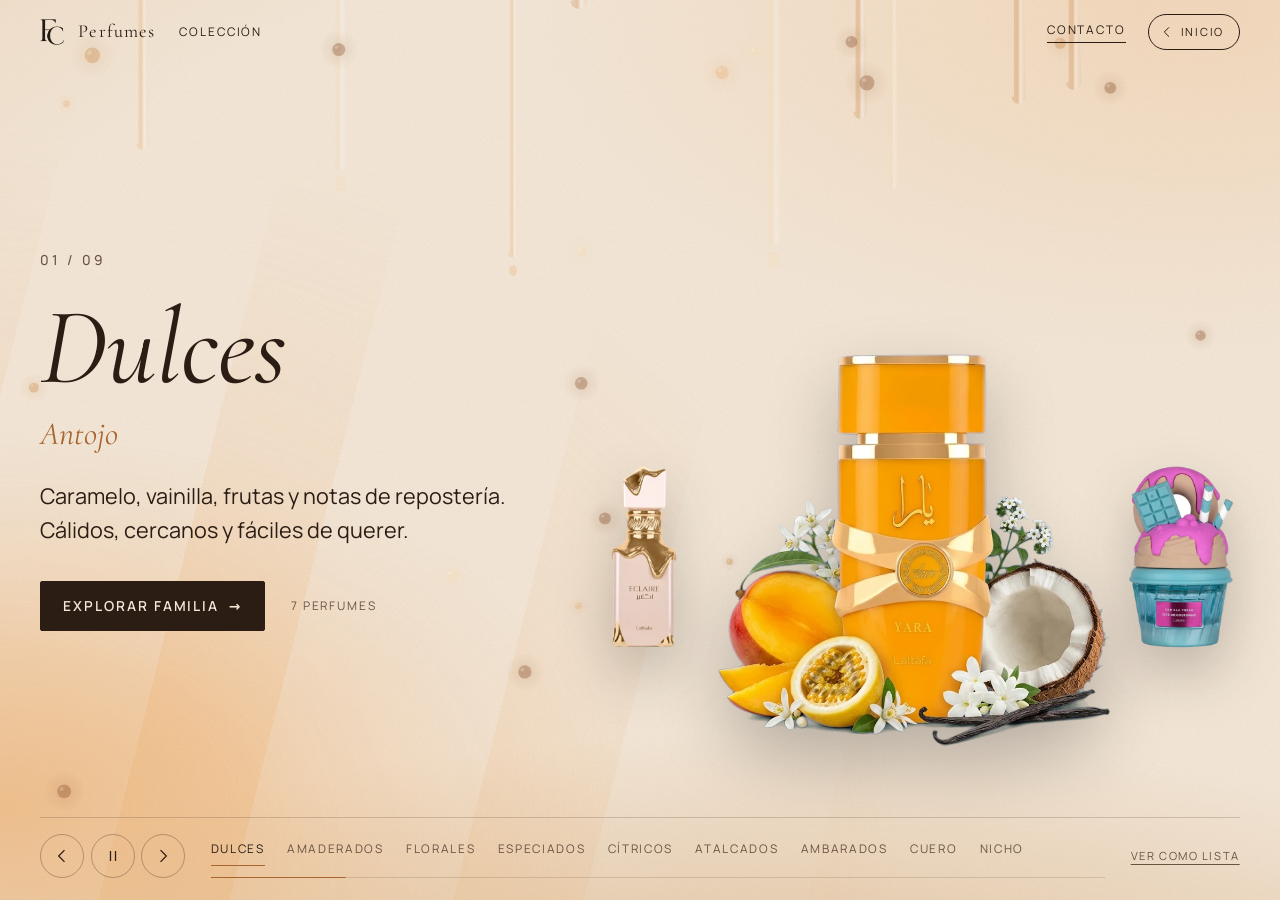
==== commit 50b982fc: "Fotos de estudio fijas en lugar de videos y animaciones - Cada perfume se muestra en una foto fija: " ====
--- a/catalogo.html
+++ b/catalogo.html
@@ -21,6 +21,7 @@
   <link rel="preload" href="data/perfumes.json" as="fetch" crossorigin>
   <link rel="stylesheet" href="assets/css/base.css">
   <link rel="stylesheet" href="assets/css/catalog.css">
+  <link rel="stylesheet" href="assets/css/atmos.css">
   <script>document.documentElement.classList.add("js")</script>
 </head>
 <body class="cat">
@@ -40,7 +41,7 @@
   </header>
 
   <main id="app" class="stage" data-view="loading" tabindex="-1">
-    <div class="stage__bg" aria-hidden="true"><div class="bg-layer"></div><div class="bg-layer"></div></div>
+    <div class="stage__bg" aria-hidden="true"><div class="bg-layer"><i class="bl bl-fill"></i><i class="bl bl-key"></i><i class="bl bl-tex"></i><i class="bl bl-vig"></i></div><div class="bg-layer"><i class="bl bl-fill"></i><i class="bl bl-key"></i><i class="bl bl-tex"></i><i class="bl bl-vig"></i></div></div>
     <canvas class="stage__fx" aria-hidden="true"></canvas>
 
     <!-- Galería de familias -->
--- a/assets/css/base.css
+++ b/assets/css/base.css
@@ -209,34 +209,6 @@
 .g-progress { position: absolute; left: 0; right: 0; bottom: 0; height: 1px; background: color-mix(in srgb, var(--ink) 14%, transparent); }
 .g-progress span { position: absolute; inset: 0; background: var(--accent); transform-origin: 0 50%; transform: scaleX(0); }
 
-/* ---------- Escenario de ingredientes (frasco + notas, sin fondo) ---------- */
-.ing-stage { position: relative; width: 100%; height: 100%; }
-.ing-bottle, .ing-video {
-  position: absolute; z-index: 2; left: 50%; bottom: 9%; translate: -50% 0;
-  height: 74%; width: auto; max-width: 70%; object-fit: contain;
-  filter: drop-shadow(0 30px 34px rgba(0, 0, 0, .28));
-}
-.ing-video { height: 100%; width: 100%; max-width: none; bottom: 0; object-fit: cover; filter: none; border-radius: var(--radius); }
-.ing {
-  position: absolute; left: var(--x); top: var(--y); width: var(--s); height: auto;
-  translate: -50% -50%; rotate: var(--r);
-  opacity: 0; scale: .7;
-  transition: opacity .9s var(--ease), scale 1.1s var(--ease);
-  filter: drop-shadow(0 14px 16px rgba(0, 0, 0, .2));
-  animation: ingFloat var(--d) ease-in-out infinite alternate;
-  pointer-events: none;
-}
-.ing-stage[data-phase="top"] .ing[data-phase="top"],
-.ing-stage[data-phase="heart"] .ing[data-phase="heart"],
-.ing-stage[data-phase="base"] .ing[data-phase="base"],
-.ing-stage.is-static .ing { opacity: 1; scale: 1; transition-delay: var(--delay); }
-@keyframes ingFloat { from { transform: translateY(-7px) rotate(-3deg); } to { transform: translateY(9px) rotate(3deg); } }
-.ing-caption { position: absolute; z-index: 4; left: 0; right: 0; bottom: 0; text-align: center; font-size: .86rem; line-height: 1.4; }
-.ing-caption.in { animation: capIn .8s var(--ease) both; }
-.ing-phase { display: block; font-size: .68rem; letter-spacing: .2em; text-transform: uppercase; color: var(--accent, var(--gold)); margin-bottom: .2rem; }
-@keyframes capIn { from { opacity: 0; transform: translateY(8px); } to { opacity: 1; transform: none; } }
-@media (prefers-reduced-motion: reduce) { .ing { animation: none; } }
-
 /* ---------- Placa sin fotografía (no se inventan frascos) ---------- */
 .plate {
   aspect-ratio: 3 / 4; width: 100%;
--- a/assets/css/catalog.css
+++ b/assets/css/catalog.css
@@ -95,19 +95,21 @@
 .g-slide.in > :nth-child(5) { animation-delay: .26s; }
 @keyframes rise { from { opacity: 0; transform: translateY(18px); } to { opacity: 1; transform: none; } }
 
-.g-bottles { position: relative; align-self: stretch; z-index: 1; transform: translate3d(var(--px, 0), var(--py, 0), 0); transition: transform .8s var(--ease); }
+.g-bottles { position: relative; align-self: stretch; z-index: 1; }
 .g-bottles img, .g-bottles .plate { position: absolute; bottom: 12%; height: auto; }
 .g-bottles .gb-c { width: 40%; left: 30%; z-index: 2; filter: drop-shadow(0 34px 38px rgba(0, 0, 0, .28)); }
 .g-bottles .gb-l, .g-bottles .gb-r { width: 29%; bottom: 17%; filter: drop-shadow(0 24px 28px rgba(0, 0, 0, .22)) saturate(.9); opacity: .92; }
+.g-bottles .gb-c.studio { width: 62%; left: 19%; bottom: 8%; filter: drop-shadow(0 30px 34px rgba(0, 0, 0, .24)); }
+/* con foto de estudio al centro, los frascos vecinos se abren hacia los lados y quedan detrás */
+.g-bottles:has(.gb-c.studio) :is(.gb-l, .gb-r) { width: 22%; bottom: 22%; z-index: 0; opacity: .85; }
+.g-bottles:has(.gb-c.studio) .gb-l { left: -2%; }
+.g-bottles:has(.gb-c.studio) .gb-r { right: -2%; }
 .g-bottles .gb-l { left: 4%; }
 .g-bottles .gb-r { right: 4%; }
 .g-bottles.in img { animation: bottleIn 1.2s var(--ease) both; }
 .g-bottles.in .gb-l { animation-delay: .12s; }
 .g-bottles.in .gb-r { animation-delay: .2s; }
 @keyframes bottleIn { from { opacity: 0; transform: translateY(40px) scale(.97); } to { opacity: 1; transform: none; } }
-.g-bottles .gb-c { animation: none; }
-.g-bottles.in .gb-c { animation: bottleIn 1.2s var(--ease) both, float 9s var(--ease-soft) 1.2s infinite; }
-@keyframes float { 0%, 100% { transform: translateY(0); } 50% { transform: translateY(-10px); } }
 
 .g-nav {
   grid-column: 1 / -1; position: relative; z-index: 3;
@@ -152,9 +154,10 @@
   background: radial-gradient(70% 55% at 50% 62%, color-mix(in srgb, var(--bg2) 70%, transparent), transparent 75%);
   border-bottom: 1px solid color-mix(in srgb, var(--ink) 18%, transparent);
 }
-.card__stage img, .card__stage .plate { position: absolute; inset: 6% 8% 3%; width: 84%; height: 91%; object-fit: contain; transition: transform .8s var(--ease), filter .8s var(--ease); }
+.card__stage img, .card__stage .plate { position: absolute; inset: 6% 8% 3%; width: 84%; height: 91%; object-fit: contain; transition: filter .6s var(--ease); }
 .card__stage .plate { font-size: .9rem; }
-.card__link:hover img, .card__link:focus-visible img { transform: translateY(-10px) scale(1.03); }
+/* foto de estudio (frasco + ingredientes, casi cuadrada): ocupa todo el ancho de la tarjeta, apoyada abajo */
+.card__stage img.studio { inset: auto 0 2%; width: 100%; height: 96%; object-position: 50% 100%; }
 .f-track:hover .card__link:not(:hover) img { filter: saturate(.75) brightness(.92); }
 .card__name { display: block; margin-top: 1rem; font-family: var(--serif); font-size: 1.6rem; line-height: 1.05; }
 .card__brand { display: block; margin-top: .3rem; font-size: .7rem; letter-spacing: .16em; text-transform: uppercase; color: var(--muted); }
@@ -169,14 +172,47 @@
   .f-track { display: grid; grid-template-columns: repeat(2, minmax(0, 1fr)); overflow: visible; padding: 1.5rem var(--gutter) 4rem; align-items: start; gap: 2rem 1rem; }
   .card { width: auto; }
   .card__name { font-size: 1.3rem; }
-}
+
+  /* Carrusel: un perfume al centro y los vecinos asomando; menos scroll vertical */
+  .view--family[data-layout="carousel"] .f-track {
+    --cw: min(64vw, 300px, calc(32svh * .75));
+    display: flex; align-items: flex-start; gap: .8rem;
+    overflow-x: auto; overscroll-behavior-x: contain; scroll-snap-type: x mandatory;
+    padding: 1rem calc((100% - var(--cw)) / 2) .25rem; scrollbar-width: none;
+  }
+  .view--family[data-layout="carousel"] .f-track::-webkit-scrollbar { display: none; }
+  /* (la opacidad va en el enlace: la animación de entrada de .card fija la suya) */
+  .view--family[data-layout="carousel"] .card { width: var(--cw); scroll-snap-align: center; scroll-snap-stop: always; transition: scale .5s var(--ease); }
+  .view--family[data-layout="carousel"] .card__link { transition: opacity .5s var(--ease); }
+  .view--family[data-layout="carousel"] .card:not(.is-active) { scale: .88; }
+  .view--family[data-layout="carousel"] .card:not(.is-active) .card__link { opacity: .5; }
+  .view--family[data-layout="carousel"] .card__notes, .view--family[data-layout="carousel"] .card__also { transition: opacity .4s; }
+  .view--family[data-layout="carousel"] .card:not(.is-active) :is(.card__notes, .card__also) { opacity: 0; }
+
+  .view--family[data-layout="carousel"] .f-count { display: none; }   /* el contador «1 / 7» ya lo dice */
+  .view--family[data-layout="carousel"] .card__name { margin-top: .7rem; }
+  .f-ctrl { display: flex; align-items: center; justify-content: space-between; gap: 1rem; padding: .4rem var(--gutter) 1rem; position: relative; z-index: 2; }
+  .f-steps { display: flex; align-items: center; gap: .6rem; }
+  .f-pos { min-width: 3.6em; text-align: center; font-size: .74rem; letter-spacing: .16em; color: var(--muted); font-variant-numeric: tabular-nums; }
+  .f-steps .g-btn:disabled { opacity: .3; cursor: default; }
+  .f-all { font: inherit; font-size: .74rem; letter-spacing: .14em; text-transform: uppercase; color: var(--ink); background: none; border: 1px solid currentColor; border-radius: 999px; padding: .65rem 1.1rem; cursor: pointer; }
+
+  /* Cuadrícula completa («Ver todos»): el botón para volver al carrusel queda a la mano */
+  .view--family[data-layout="grid"] .f-steps { display: none; }
+  .view--family[data-layout="grid"] .f-ctrl { position: sticky; bottom: 0; justify-content: center; padding-block: .8rem 1.2rem; pointer-events: none; }
+  .view--family[data-layout="grid"] .f-all { pointer-events: auto; background: var(--ink); color: var(--bg); border-color: var(--ink); box-shadow: 0 10px 30px rgba(0, 0, 0, .18); }
+  .view--family[data-layout="grid"] .f-track { padding-bottom: 1rem; }
+}
+@media (min-width: 901px) { .f-ctrl { display: none; } }
+@media (max-width: 900px) and (prefers-reduced-motion: reduce) { .view--family .card { transition: none; } }
 
 /* ---------- Ficha de perfume ---------- */
 .p { min-height: 100%; display: grid; grid-template-columns: minmax(0, 1fr) minmax(0, 1fr); position: relative; }
 .p-visual { position: sticky; top: 0; height: calc(100svh - var(--bar-h)); display: grid; place-items: center; padding: 2rem; z-index: 2; }
-.p-stage { position: relative; width: min(100%, 640px); height: min(100%, 780px); }
-.p-bottle { view-transition-name: bottle; animation: float 9s var(--ease-soft) infinite; }
-.p-stage .ing-bottle { height: 70%; bottom: 12%; }
+.p-stage { position: relative; width: min(100%, 680px); height: min(100%, 820px); }
+/* foto fija de estudio (o el frasco solo): sin animación, apoyada en la luz de la familia */
+.p-photo { position: absolute; inset: 0; width: 100%; height: 100%; object-fit: contain; filter: drop-shadow(0 30px 34px rgba(0, 0, 0, .22)); }
+.p-stage .plate { position: absolute; inset: 10% 15%; }
 .p-visual .plate { width: min(70%, 360px); }
 .p-info { view-transition-name: p-info; padding: clamp(2rem, 7vh, 5rem) var(--gutter) 4rem clamp(1rem, 3vw, 3rem); position: relative; z-index: 2; max-width: 40rem; }
 .p-info > * { animation: rise .8s var(--ease) both; }
--- a/assets/css/atmos.css
+++ b/assets/css/atmos.css
@@ -0,0 +1,165 @@
+/* ==========================================================================
+   Atmósferas — la luz de estudio de cada familia, detrás de las partículas.
+   Cada .bg-layer recibe del JS:
+     data-light   el tipo de luz (theme.light en data/families.json)
+     data-tex     la textura de la superficie (theme.texture)
+     data-mode    light | dark
+     --bg --bg2   los colores del fondo de la familia
+     --glow       el color de su luz
+     --tint       el color del perfume enfocado (tiñe la luz sin cambiarla)
+   El foco (--fx, --fy) sigue la posición del frasco en cada vista.
+   ========================================================================== */
+
+@property --tint { syntax: "<color>"; inherits: true; initial-value: #ffffff; }
+@property --fx { syntax: "<percentage>"; inherits: true; initial-value: 60%; }
+@property --fy { syntax: "<percentage>"; inherits: true; initial-value: 55%; }
+
+.stage__bg { --fx: 60%; --fy: 55%; transition: --fx 1.4s var(--ease), --fy 1.4s var(--ease); overflow: hidden; }
+
+.bg-layer {
+  --glow: #ffffff;
+  --key: color-mix(in oklab, var(--glow) 62%, var(--tint));
+  background: var(--bg, #f4eee4);
+  overflow: hidden;
+  transition: opacity 1.4s var(--ease-soft), --tint 1.8s var(--ease-soft);
+}
+.bl { position: absolute; inset: -12%; pointer-events: none; }
+.bl-vig { inset: 0; }
+.bl-tex { inset: 0; opacity: 0; }
+
+/* Base común: el fondo de la familia con su segundo tono abajo, donde se apoya el frasco */
+.bl-fill { background: radial-gradient(85% 70% at var(--fx) 72%, var(--bg2) 0%, transparent 68%); }
+.bg-layer[data-mode="light"] .bl-vig { background: radial-gradient(130% 95% at var(--fx) 45%, transparent 58%, color-mix(in oklab, var(--bg2) 55%, transparent)); }
+.bg-layer[data-mode="dark"] .bl-vig { background: radial-gradient(125% 95% at var(--fx) 50%, transparent 45%, rgba(0, 0, 0, .5)); }
+.bg-layer[data-mode="dark"] .bl-key { mix-blend-mode: screen; }
+
+/* ---------- Dulces · tarde de pastelería: sol bajo y cálido que entra por la ventana ---------- */
+[data-light="pasteleria"] .bl-key {
+  background:
+    radial-gradient(55% 48% at 10% 82%, color-mix(in oklab, var(--key) 62%, transparent), transparent 70%),
+    repeating-linear-gradient(104deg, transparent 0 8%, color-mix(in oklab, var(--key) 20%, transparent) 8% 15%, transparent 15% 19%);
+  -webkit-mask-image: radial-gradient(75% 85% at 10% 85%, #000 20%, transparent 75%);
+  mask-image: radial-gradient(75% 85% at 10% 85%, #000 20%, transparent 75%);
+  animation: atm-drift 24s var(--ease-soft) infinite alternate;
+}
+[data-light="pasteleria"] .bl-fill {
+  background:
+    radial-gradient(80% 38% at 58% 102%, var(--bg2), transparent 70%),
+    radial-gradient(60% 45% at 85% 10%, color-mix(in oklab, var(--key) 22%, transparent), transparent 70%);
+}
+
+/* ---------- Amaderados · contraluz lateral: un haz diagonal entre sombras ---------- */
+[data-light="contraluz"] .bl-key {
+  background:
+    linear-gradient(118deg, transparent 36%, color-mix(in oklab, var(--key) 24%, transparent) 50%, transparent 64%),
+    radial-gradient(42% 75% at 104% 38%, color-mix(in oklab, var(--key) 48%, transparent), transparent 70%);
+  transform-origin: 100% 30%;
+  animation: atm-sway 18s var(--ease-soft) infinite alternate;
+}
+[data-light="contraluz"] .bl-fill { background: radial-gradient(70% 45% at var(--fx) 92%, var(--bg2), transparent 70%); }
+
+/* ---------- Florales · mañana difusa: cielo blanco arriba y floraciones suaves ---------- */
+[data-light="difusa"] .bl-key {
+  background:
+    radial-gradient(90% 55% at 50% -8%, rgba(255, 255, 255, .85), transparent 70%),
+    radial-gradient(38% 32% at 18% 28%, color-mix(in oklab, var(--key) 55%, transparent), transparent 70%),
+    radial-gradient(42% 36% at 86% 70%, color-mix(in oklab, var(--key) 45%, transparent), transparent 70%);
+  animation: atm-float 30s var(--ease-soft) infinite alternate;
+}
+
+/* ---------- Especiados · brasa: luz que sube desde abajo y titila ---------- */
+[data-light="brasa"] .bl-key {
+  background:
+    radial-gradient(72% 46% at 50% 110%, color-mix(in oklab, var(--key) 78%, transparent), transparent 70%),
+    radial-gradient(26% 22% at 16% 104%, color-mix(in oklab, var(--key) 60%, transparent), transparent 70%),
+    radial-gradient(24% 20% at 86% 106%, color-mix(in oklab, var(--key) 55%, transparent), transparent 70%);
+  animation: atm-flicker 5.3s steps(1) infinite, atm-heave 9s var(--ease-soft) infinite alternate;
+}
+[data-light="brasa"] .bl-vig { background: linear-gradient(to bottom, rgba(0, 0, 0, .5), transparent 55%), radial-gradient(120% 90% at 50% 70%, transparent 50%, rgba(0, 0, 0, .45)); }
+
+/* ---------- Cítricos · mediodía: sol alto, rayos y rebote luminoso ---------- */
+[data-light="mediodia"] .bl-key {
+  background:
+    radial-gradient(20% 20% at 84% 6%, #fff 0%, color-mix(in oklab, var(--key) 75%, transparent) 35%, transparent 72%),
+    repeating-conic-gradient(from 190deg at 84% 6%, color-mix(in oklab, var(--key) 34%, transparent) 0deg 3deg, transparent 3deg 10deg);
+  -webkit-mask-image: radial-gradient(85% 90% at 84% 6%, #000 10%, transparent 72%);
+  mask-image: radial-gradient(85% 90% at 84% 6%, #000 10%, transparent 72%);
+  transform-origin: 84% 6%;
+  animation: atm-rays 40s linear infinite alternate;
+}
+[data-light="mediodia"] .bl-fill { background: radial-gradient(85% 40% at var(--fx) 100%, var(--bg2), transparent 70%); }
+
+/* ---------- Atalcados · bruma: velos de niebla que cruzan muy despacio ---------- */
+[data-light="bruma"] .bl-key {
+  background:
+    radial-gradient(62% 26% at 28% 38%, rgba(255, 255, 255, .8), transparent 70%),
+    radial-gradient(58% 24% at 76% 66%, rgba(255, 255, 255, .65), transparent 70%);
+  animation: atm-fog 46s var(--ease-soft) infinite alternate;
+}
+[data-light="bruma"] .bl-fill {
+  background:
+    radial-gradient(55% 30% at 70% 30%, color-mix(in oklab, var(--key) 45%, var(--bg2)), transparent 70%),
+    radial-gradient(70% 40% at 30% 90%, var(--bg2), transparent 70%);
+  animation: atm-fog 60s var(--ease-soft) infinite alternate-reverse;
+}
+
+/* ---------- Ambarados · dorada desde la resina: resplandor que respira detrás del frasco ---------- */
+[data-light="resina"] .bl-key {
+  background: radial-gradient(36% 40% at var(--fx) var(--fy), color-mix(in oklab, var(--key) 72%, transparent), color-mix(in oklab, var(--key) 20%, transparent) 46%, transparent 72%);
+  animation: atm-breathe 8s var(--ease-soft) infinite alternate;
+}
+[data-light="resina"] .bl-fill { background: radial-gradient(75% 40% at var(--fx) 100%, var(--bg2), transparent 70%); }
+
+/* ---------- Cuero · rasante de estudio: luz que entra a ras desde la izquierda ---------- */
+[data-light="rasante"] .bl-key {
+  background:
+    linear-gradient(90deg, color-mix(in oklab, var(--key) 34%, transparent), transparent 42%),
+    radial-gradient(28% 85% at -2% 52%, color-mix(in oklab, var(--key) 50%, transparent), transparent 70%);
+  animation: atm-sway 22s var(--ease-soft) infinite alternate;
+}
+[data-light="rasante"] .bl-tex { -webkit-mask-image: linear-gradient(90deg, #000, rgba(0, 0, 0, .25) 70%); mask-image: linear-gradient(90deg, #000, rgba(0, 0, 0, .25) 70%); }
+
+/* ---------- Nicho · foco cenital de galería: cono de luz y charco en el piso ---------- */
+[data-light="cenital"] .bl-key {
+  inset: 0;
+  background:
+    conic-gradient(from 162deg at var(--fx) -6%, transparent 0deg, color-mix(in oklab, var(--key) 20%, transparent) 14deg, color-mix(in oklab, var(--key) 26%, transparent) 18deg, color-mix(in oklab, var(--key) 20%, transparent) 22deg, transparent 36deg),
+    radial-gradient(20% 7% at var(--fx) 88%, color-mix(in oklab, var(--key) 42%, transparent), transparent 72%);
+  animation: atm-reveal 2.4s var(--ease) both;
+}
+[data-light="cenital"] .bl-fill { background: none; }
+[data-light="cenital"] .bl-vig { background: radial-gradient(70% 95% at var(--fx) 40%, transparent 30%, rgba(0, 0, 0, .62)); }
+
+/* ---------- Texturas de superficie (ruido SVG, sin imágenes) ---------- */
+[data-tex="papel"] .bl-tex {
+  opacity: .22; mix-blend-mode: multiply;
+  background-image: url("data:image/svg+xml,%3Csvg xmlns='http://www.w3.org/2000/svg' width='220' height='220'%3E%3Cfilter id='n'%3E%3CfeTurbulence type='fractalNoise' baseFrequency='.75' numOctaves='2' stitchTiles='stitch'/%3E%3CfeColorMatrix type='saturate' values='0'/%3E%3C/filter%3E%3Crect width='100%25' height='100%25' filter='url(%23n)' opacity='.55'/%3E%3C/svg%3E");
+}
+[data-tex="veta"] .bl-tex {
+  opacity: .16; mix-blend-mode: overlay;
+  background-image: url("data:image/svg+xml,%3Csvg xmlns='http://www.w3.org/2000/svg' width='600' height='300'%3E%3Cfilter id='n'%3E%3CfeTurbulence type='fractalNoise' baseFrequency='.004 .16' numOctaves='3' stitchTiles='stitch'/%3E%3CfeColorMatrix type='saturate' values='0'/%3E%3C/filter%3E%3Crect width='100%25' height='100%25' filter='url(%23n)'/%3E%3C/svg%3E");
+}
+[data-tex="talco"] .bl-tex {
+  opacity: .14; mix-blend-mode: soft-light;
+  background-image: url("data:image/svg+xml,%3Csvg xmlns='http://www.w3.org/2000/svg' width='160' height='160'%3E%3Cfilter id='n'%3E%3CfeTurbulence type='fractalNoise' baseFrequency='1.3' numOctaves='1' stitchTiles='stitch'/%3E%3CfeColorMatrix type='saturate' values='0'/%3E%3C/filter%3E%3Crect width='100%25' height='100%25' filter='url(%23n)'/%3E%3C/svg%3E");
+}
+[data-tex="piel"] .bl-tex {
+  opacity: .24; mix-blend-mode: overlay;
+  background-image: url("data:image/svg+xml,%3Csvg xmlns='http://www.w3.org/2000/svg' width='240' height='240'%3E%3Cfilter id='n'%3E%3CfeTurbulence type='turbulence' baseFrequency='.42' numOctaves='3' stitchTiles='stitch'/%3E%3CfeColorMatrix type='saturate' values='0'/%3E%3C/filter%3E%3Crect width='100%25' height='100%25' filter='url(%23n)'/%3E%3C/svg%3E");
+}
+
+/* ---------- Movimientos (lentos: la luz acompaña, no distrae) ---------- */
+@keyframes atm-drift { from { transform: translate3d(-2%, 1%, 0); } to { transform: translate3d(3%, -1.5%, 0); } }
+@keyframes atm-sway { from { transform: rotate(-1.5deg); opacity: .78; } to { transform: rotate(1.5deg); opacity: 1; } }
+@keyframes atm-float { from { transform: translate3d(-2%, -1%, 0) scale(1); } to { transform: translate3d(2%, 2%, 0) scale(1.05); } }
+@keyframes atm-heave { from { transform: translate3d(0, 2%, 0) scale(1); } to { transform: translate3d(0, -1%, 0) scale(1.06); } }
+@keyframes atm-flicker { 0% { opacity: 1; } 11% { opacity: .86; } 19% { opacity: .97; } 34% { opacity: .82; } 47% { opacity: 1; } 63% { opacity: .9; } 78% { opacity: .96; } 88% { opacity: .84; } }
+@keyframes atm-rays { from { transform: rotate(-4deg); } to { transform: rotate(4deg); } }
+@keyframes atm-fog { from { transform: translate3d(-6%, 0, 0); } to { transform: translate3d(6%, -2%, 0); } }
+@keyframes atm-breathe { from { transform: scale(.94); opacity: .75; } to { transform: scale(1.07); opacity: 1; } }
+@keyframes atm-reveal { from { opacity: 0; } to { opacity: 1; } }
+
+@media (prefers-reduced-motion: reduce) {
+  .bl { animation: none !important; }
+  .stage__bg { transition: none; }
+}
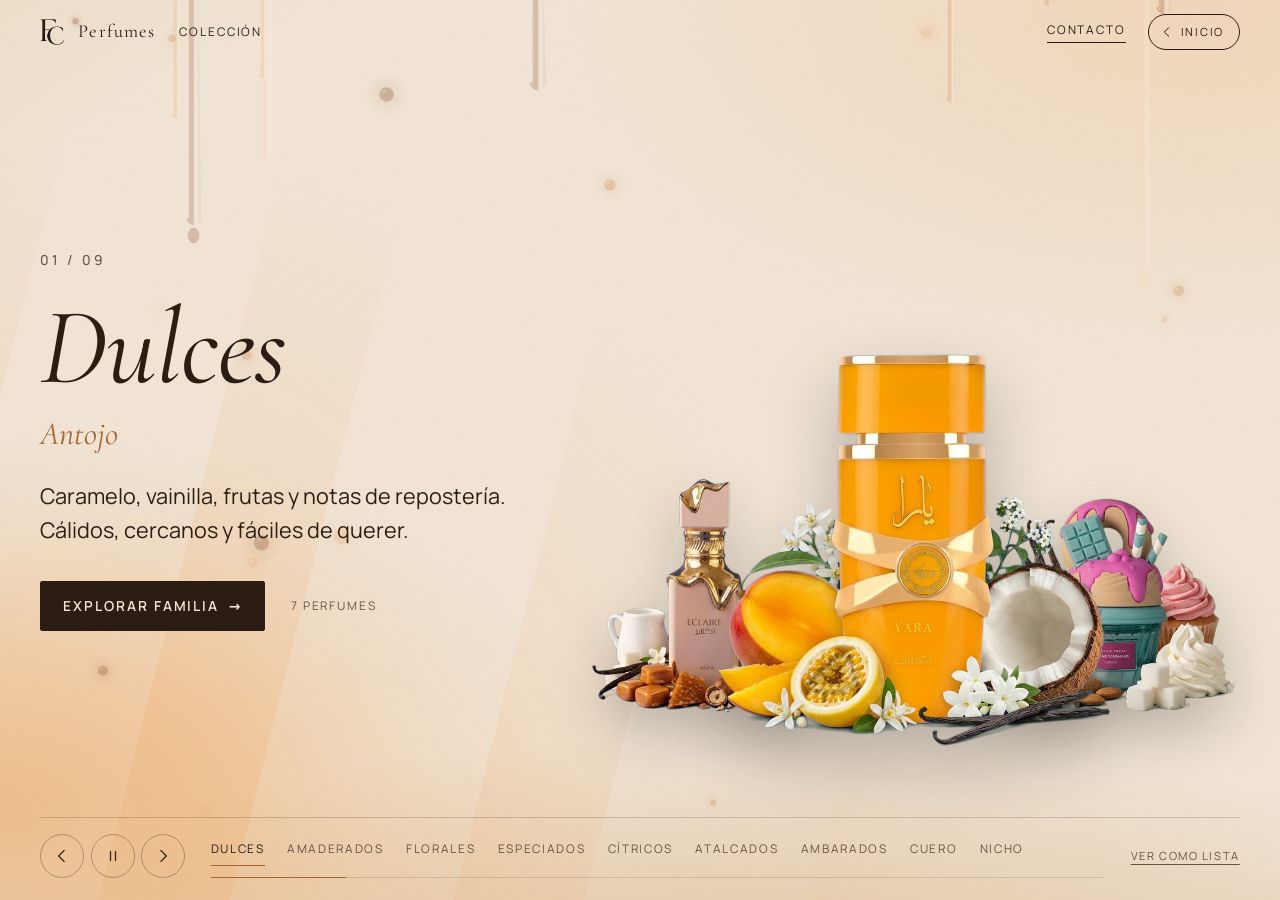
==== commit c716e0ce: "Ameerat Al Arab Blue y Checkmate Knight con frasco y foto de estudio; arreglos de recorte - El negoc" ====
--- a/catalogo.html
+++ b/catalogo.html
@@ -115,7 +115,7 @@
         <li><strong>Fakhar Rose</strong> — Lattafa. Granada · Nardo (tuberosa) · Rosa. <a href="https://wa.me/?text=Hola%2C%20quer%C3%ADa%20informaci%C3%B3n%20sobre%20el%20perfume%20Fakhar%20Rose%20de%20Lattafa." rel="noopener">Preguntar por WhatsApp</a></li>
         <li><strong>Queen of Arabia</strong> — Lattafa Pride. Vainilla · Ámbar. <a href="https://wa.me/?text=Hola%2C%20quer%C3%ADa%20informaci%C3%B3n%20sobre%20el%20perfume%20Queen%20of%20Arabia%20de%20Lattafa%20Pride." rel="noopener">Preguntar por WhatsApp</a></li>
         <li><strong>Fusion Concord</strong> — Hamidi. Durazno · Nardo (tuberosa) · Praliné. <a href="https://wa.me/?text=Hola%2C%20quer%C3%ADa%20informaci%C3%B3n%20sobre%20el%20perfume%20Fusion%20Concord%20de%20Hamidi." rel="noopener">Preguntar por WhatsApp</a></li>
-        <li><strong>Ameerat Al Arab Blue</strong> — Asdaaf (Lattafa). Información por confirmar. <a href="https://wa.me/?text=Hola%2C%20quer%C3%ADa%20informaci%C3%B3n%20sobre%20el%20perfume%20Ameerat%20Al%20Arab%20Blue%20de%20Asdaaf." rel="noopener">Preguntar por WhatsApp</a></li>
+        <li><strong>Ameerat Al Arab Blue</strong> — Asdaaf (Lattafa). Bergamota · Geranio · Ámbar. <a href="https://wa.me/?text=Hola%2C%20quer%C3%ADa%20informaci%C3%B3n%20sobre%20el%20perfume%20Ameerat%20Al%20Arab%20Blue%20de%20Asdaaf." rel="noopener">Preguntar por WhatsApp</a></li>
         <li><strong>Infinity Gold</strong> — Armaf. Pera · Ylang-ylang · Vainilla. <a href="https://wa.me/?text=Hola%2C%20quer%C3%ADa%20informaci%C3%B3n%20sobre%20el%20perfume%20Infinity%20Gold%20de%20Armaf." rel="noopener">Preguntar por WhatsApp</a></li>
         <li><strong>The Kingdom Women</strong> — Lattafa. Pera · Peonía · Praliné. <a href="https://wa.me/?text=Hola%2C%20quer%C3%ADa%20informaci%C3%B3n%20sobre%20el%20perfume%20The%20Kingdom%20Women%20de%20Lattafa." rel="noopener">Preguntar por WhatsApp</a></li>
         <li><strong>Atheeri</strong> — Lattafa. Pasiflora · Orquídea · Vainilla. <a href="https://wa.me/?text=Hola%2C%20quer%C3%ADa%20informaci%C3%B3n%20sobre%20el%20perfume%20Atheeri%20de%20Lattafa." rel="noopener">Preguntar por WhatsApp</a></li>
@@ -124,7 +124,7 @@
         <li><strong>Khamrah</strong> — Lattafa. Canela · Dátil · Vainilla. <a href="https://wa.me/?text=Hola%2C%20quer%C3%ADa%20informaci%C3%B3n%20sobre%20el%20perfume%20Khamrah%20de%20Lattafa." rel="noopener">Preguntar por WhatsApp</a></li>
         <li><strong>Khamrah Qahwa</strong> — Lattafa. Cardamomo · Café · Praliné. <a href="https://wa.me/?text=Hola%2C%20quer%C3%ADa%20informaci%C3%B3n%20sobre%20el%20perfume%20Khamrah%20Qahwa%20de%20Lattafa." rel="noopener">Preguntar por WhatsApp</a></li>
         <li><strong>Asad Bourbon</strong> — Lattafa. Pimienta rosa · Cacao · Vainilla bourbon. <a href="https://wa.me/?text=Hola%2C%20quer%C3%ADa%20informaci%C3%B3n%20sobre%20el%20perfume%20Asad%20Bourbon%20de%20Lattafa." rel="noopener">Preguntar por WhatsApp</a></li>
-        <li><strong>Checkmate Knight</strong> — Armaf. Información por confirmar. <a href="https://wa.me/?text=Hola%2C%20quer%C3%ADa%20informaci%C3%B3n%20sobre%20el%20perfume%20Checkmate%20Knight%20de%20Armaf." rel="noopener">Preguntar por WhatsApp</a></li>
+        <li><strong>Checkmate Knight</strong> — Armaf. Lavanda · Cardamomo · Haba tonka. <a href="https://wa.me/?text=Hola%2C%20quer%C3%ADa%20informaci%C3%B3n%20sobre%20el%20perfume%20Checkmate%20Knight%20de%20Armaf." rel="noopener">Preguntar por WhatsApp</a></li>
         <li><strong>9 PM Rebel</strong> — Afnan. Piña · Manzana Granny Smith · Caramelo. <a href="https://wa.me/?text=Hola%2C%20quer%C3%ADa%20informaci%C3%B3n%20sobre%20el%20perfume%209%20PM%20Rebel%20de%20Afnan." rel="noopener">Preguntar por WhatsApp</a></li>
         <li><strong>Oud Saffron</strong> — Orientica. Azafrán · Oud · Vainilla. <a href="https://wa.me/?text=Hola%2C%20quer%C3%ADa%20informaci%C3%B3n%20sobre%20el%20perfume%20Oud%20Saffron%20de%20Orientica." rel="noopener">Preguntar por WhatsApp</a></li>
       </ul></section>
--- a/assets/css/catalog.css
+++ b/assets/css/catalog.css
@@ -104,6 +104,10 @@
 .g-bottles:has(.gb-c.studio) :is(.gb-l, .gb-r) { width: 22%; bottom: 22%; z-index: 0; opacity: .85; }
 .g-bottles:has(.gb-c.studio) .gb-l { left: -2%; }
 .g-bottles:has(.gb-c.studio) .gb-r { right: -2%; }
+/* vecinos que también tienen foto de estudio: más anchos que un frasco solo, asomando detrás del centro */
+.g-bottles:has(.gb-c.studio) :is(.gb-l, .gb-r).studio { width: 38%; bottom: 13%; opacity: .9; }
+.g-bottles:has(.gb-c.studio) .gb-l.studio { left: 0; }
+.g-bottles:has(.gb-c.studio) .gb-r.studio { right: 0; }
 .g-bottles .gb-l { left: 4%; }
 .g-bottles .gb-r { right: 4%; }
 .g-bottles.in img { animation: bottleIn 1.2s var(--ease) both; }
@@ -154,10 +158,13 @@
   background: radial-gradient(70% 55% at 50% 62%, color-mix(in srgb, var(--bg2) 70%, transparent), transparent 75%);
   border-bottom: 1px solid color-mix(in srgb, var(--ink) 18%, transparent);
 }
-.card__stage img, .card__stage .plate { position: absolute; inset: 6% 8% 3%; width: 84%; height: 91%; object-fit: contain; transition: filter .6s var(--ease); }
+.card__stage .plate { position: absolute; inset: 6% 8% 3%; width: 84%; height: 91%; }
+/* La caja de la imagen mide lo mismo que la foto (sin márgenes de object-fit): así el frasco que viaja
+   a la ficha con la transición de vista sale exactamente de donde se ve */
+.card__stage img { position: absolute; left: 50%; bottom: 3%; translate: -50% 0; width: auto; height: auto; max-width: 84%; max-height: 91%; transition: filter .6s var(--ease); }
 .card__stage .plate { font-size: .9rem; }
 /* foto de estudio (frasco + ingredientes, casi cuadrada): ocupa todo el ancho de la tarjeta, apoyada abajo */
-.card__stage img.studio { inset: auto 0 2%; width: 100%; height: 96%; object-position: 50% 100%; }
+.card__stage img.studio { bottom: 2%; max-width: 100%; max-height: 96%; }
 .f-track:hover .card__link:not(:hover) img { filter: saturate(.75) brightness(.92); }
 .card__name { display: block; margin-top: 1rem; font-family: var(--serif); font-size: 1.6rem; line-height: 1.05; }
 .card__brand { display: block; margin-top: .3rem; font-size: .7rem; letter-spacing: .16em; text-transform: uppercase; color: var(--muted); }
@@ -211,10 +218,11 @@
 .p-visual { position: sticky; top: 0; height: calc(100svh - var(--bar-h)); display: grid; place-items: center; padding: 2rem; z-index: 2; }
 .p-stage { position: relative; width: min(100%, 680px); height: min(100%, 820px); }
 /* foto fija de estudio (o el frasco solo): sin animación, apoyada en la luz de la familia */
-.p-photo { position: absolute; inset: 0; width: 100%; height: 100%; object-fit: contain; filter: drop-shadow(0 30px 34px rgba(0, 0, 0, .22)); }
+/* centrada y del tamaño exacto de la foto (sin márgenes de object-fit), igual que en la tarjeta */
+.p-photo { position: absolute; inset: 0; margin: auto; width: auto; height: auto; max-width: 100%; max-height: 100%; filter: drop-shadow(0 30px 34px rgba(0, 0, 0, .22)); }
 .p-stage .plate { position: absolute; inset: 10% 15%; }
 .p-visual .plate { width: min(70%, 360px); }
-.p-info { view-transition-name: p-info; padding: clamp(2rem, 7vh, 5rem) var(--gutter) 4rem clamp(1rem, 3vw, 3rem); position: relative; z-index: 2; max-width: 40rem; }
+.p-info { padding: clamp(2rem, 7vh, 5rem) var(--gutter) 4rem clamp(1rem, 3vw, 3rem); position: relative; z-index: 2; max-width: 40rem; }
 .p-info > * { animation: rise .8s var(--ease) both; }
 .p-info > :nth-child(2) { animation-delay: .05s; } .p-info > :nth-child(3) { animation-delay: .1s; } .p-info > :nth-child(4) { animation-delay: .15s; } .p-info > :nth-child(n+5) { animation-delay: .2s; }
 .p-brand { margin-bottom: .8rem; }
@@ -253,7 +261,7 @@
 @media (max-width: 900px) {
   .p { display: block; }
   .p-visual { position: relative; height: 62svh; padding: .5rem 1rem 1rem; }
-  .p-info { view-transition-name: p-info; padding: 1rem var(--gutter) 4rem; }
+  .p-info { padding: 1rem var(--gutter) 4rem; }
   .p-pyr { grid-template-columns: 1fr; gap: 1rem; }
   .p-pyr ul { grid-template-columns: repeat(2, minmax(0, 1fr)); }
   .p-facts { grid-template-columns: 1fr; gap: .1rem; }
@@ -280,11 +288,26 @@
   .l-brand, .l-notes { padding-top: 0; }
 }
 
-/* ---------- Transiciones de vista (View Transitions API) ---------- */
-::view-transition-old(root), ::view-transition-new(root) { animation-duration: .6s; animation-timing-function: cubic-bezier(.22, .61, .36, 1); }
-::view-transition-group(bottle) { animation-duration: .75s; animation-timing-function: cubic-bezier(.22, .61, .36, 1); }
-::view-transition-group(p-info) { animation-duration: .6s; }
-::view-transition-group(fam-title) { animation-duration: .7s; animation-timing-function: cubic-bezier(.22, .61, .36, 1); }
+/* ---------- Transiciones de vista (View Transitions API) ----------
+   La vista visible viaja como una sola pieza («page»): la anterior se va rápido y la nueva entra
+   después, para que dos pantallas llenas de texto nunca se encimen. El fondo (luz y partículas) y la
+   barra se quedan en «root» y cambian con su propia transición. Lo que existe en ambas vistas
+   (el título de la familia, el frasco del mismo perfume) se desplaza de un lugar a otro. */
+.view:not([hidden]) { view-transition-name: page; }
+::view-transition-group(page) { animation: none; }
+::view-transition-old(page) { animation: vt-out .22s cubic-bezier(.4, 0, .2, 1) both; }
+::view-transition-new(page) { animation: vt-in .45s cubic-bezier(.22, .61, .36, 1) .12s both; }
+::view-transition-group(bottle) { animation-duration: .7s; animation-timing-function: cubic-bezier(.22, .61, .36, 1); }
+/* las dos capturas del frasco (tarjeta y ficha tienen proporciones distintas) se ajustan centradas, sin estirarse */
+::view-transition-old(bottle), ::view-transition-new(bottle) { height: 100%; object-fit: contain; }
+::view-transition-group(fam-title) { animation-duration: .6s; animation-timing-function: cubic-bezier(.22, .61, .36, 1); }
+/* Si el título o el frasco solo está en una de las dos vistas, se va o llega con la página */
+::view-transition-old(fam-title):only-child, ::view-transition-old(bottle):only-child { animation: vt-out .22s cubic-bezier(.4, 0, .2, 1) both; }
+::view-transition-new(fam-title):only-child, ::view-transition-new(bottle):only-child { animation: vt-in .45s cubic-bezier(.22, .61, .36, 1) .12s both; }
+@keyframes vt-out { to { opacity: 0; } }
+@keyframes vt-in { from { opacity: 0; transform: translateY(10px); } }
+/* Al volver de una ficha, las tarjetas ya están: sin entrada escalonada */
+.view--family.is-back .card { animation: none; }
 
 /* Sin JS: lista estática */
 .ns { padding: calc(var(--bar-h) + 1rem) var(--gutter) 4rem; max-width: 1100px; margin: 0 auto; }
@@ -295,11 +318,5 @@
 .ns li strong { font-family: var(--serif); font-size: 1.3rem; font-weight: 400; }
 
 @media (prefers-reduced-motion: reduce) {
-  .p-bottle, .g-bottles.in .gb-c { animation: none; }
   ::view-transition-group(*), ::view-transition-old(*), ::view-transition-new(*) { animation: none !important; }
 }
-
-/* Pirámide sincronizada con la animación de ingredientes */
-.p-pyr section { transition: opacity .6s var(--ease); }
-.p:has(.p-stage[data-phase]) .p-pyr section:not(.is-active) { opacity: .55; }
-@media (prefers-reduced-motion: reduce) { .p .p-pyr section { opacity: 1 !important; } }
